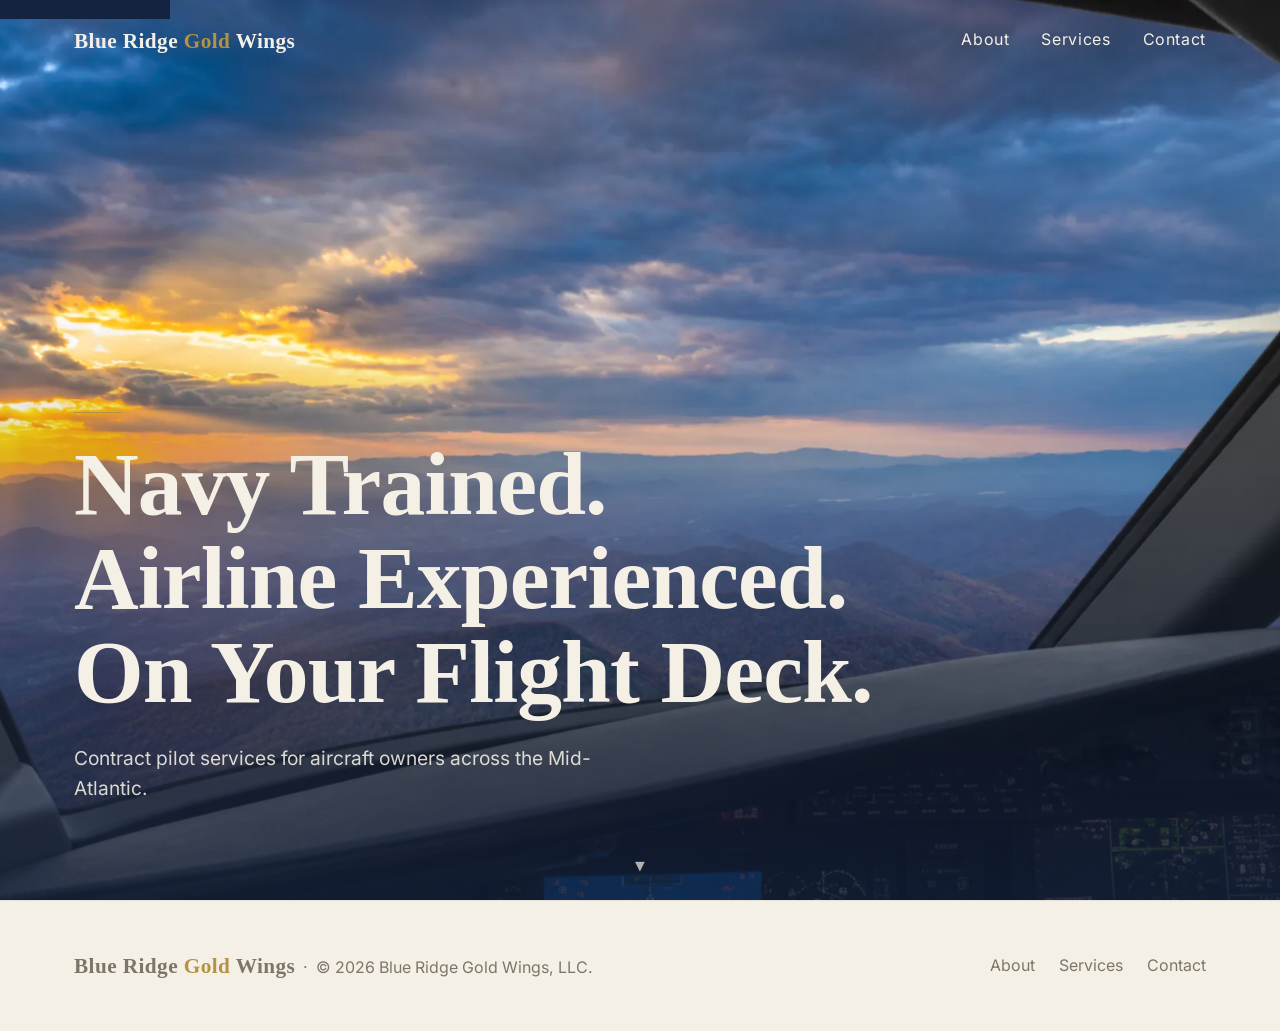
==== index.html @ 595de74e "feat: build hero section with full-bleed cockpit photo" ====
<!doctype html>
<html lang="en">
<head>
  <meta charset="utf-8">
  <meta name="viewport" content="width=device-width, initial-scale=1">
  <title>Blue Ridge Gold Wings, LLC. Contract Pilot Services in Central Virginia</title>
  <meta name="description" content="Contract pilot services for aircraft owners across the Mid-Atlantic. Ferry, contract piloting, and instruction by a Navy-trained, airline-experienced pilot based in Charlottesville, Virginia.">
  <link rel="preload" as="image" href="assets/images/hero/blue-ridge-cockpit-1920.webp" type="image/webp">
  <link rel="stylesheet" href="assets/css/main.css">
  <script src="assets/js/main.js" defer></script>
</head>
<body>
  <a class="skip-link" href="#main">Skip to content</a>

  <header class="site-header">
    <div class="container">
      <a class="wordmark" href="/">Blue Ridge <span class="accent">Gold</span> Wings</a>
      <button class="nav-toggle" aria-expanded="false" aria-controls="site-nav">Menu</button>
      <nav class="site-nav" id="site-nav" aria-label="Primary">
        <a href="about.html">About</a>
        <a href="#services">Services</a>
        <a href="#contact">Contact</a>
      </nav>
    </div>
  </header>

  <main id="main">
    <section class="hero" aria-label="Introduction">
      <picture class="hero__image">
        <source media="(min-width: 960px)"
                srcset="assets/images/hero/blue-ridge-cockpit-1920.webp"
                type="image/webp">
        <source srcset="assets/images/hero/blue-ridge-cockpit-960.webp"
                type="image/webp">
        <img src="assets/images/hero/blue-ridge-cockpit-1920.jpg"
             alt="Aerial view of the Blue Ridge mountains seen from an aircraft cockpit at altitude.">
      </picture>
      <div class="hero__overlay" aria-hidden="true"></div>
      <div class="container hero__content">
        <hr class="gold-rule" aria-hidden="true">
        <h1>Navy Trained.<br>Airline Experienced.<br>On Your Flight Deck.</h1>
        <p class="hero__sub">Contract pilot services for aircraft owners across the Mid-Atlantic.</p>
      </div>
      <a class="hero__scroll" href="#opening" aria-label="Scroll to next section">&#x25BC;</a>
    </section>
  </main>

  <footer class="site-footer">
    <div class="container">
      <div>
        <span class="wordmark">Blue Ridge <span class="accent">Gold</span> Wings</span>
        &nbsp;&middot;&nbsp;
        &copy; 2026 Blue Ridge Gold Wings, LLC.
      </div>
      <nav aria-label="Footer">
        <a href="about.html">About</a>
        <a href="#services">Services</a>
        <a href="#contact">Contact</a>
      </nav>
    </div>
  </footer>
</body>
</html>
---- assets/css/main.css ----
/* =========================================================
   Blue Ridge Gold Wings, LLC.
   main.css
   Sections: tokens, fonts, reset, typography, layout primitives,
             components, page sections, utilities.
   ========================================================= */

/* ---------- 1. Tokens ---------- */
:root {
  /* Colors */
  --c-navy:  #14233f;
  --c-gold:  #b49342;
  --c-cream: #f5f0e6;
  --c-paper: #fbf8f1;
  --c-ink:   #1c1b18;
  --c-mute:  #7d756a;
  --c-white: #ffffff;

  /* Spacing scale (8px base) */
  --s-1: 8px;
  --s-2: 16px;
  --s-3: 24px;
  --s-4: 32px;
  --s-5: 48px;
  --s-6: 64px;
  --s-7: 96px;
  --s-8: 128px;

  /* Type families */
  --f-serif: "Fraunces", Georgia, "Iowan Old Style", serif;
  --f-sans:  "Inter", system-ui, -apple-system, "Segoe UI", Roboto, sans-serif;

  /* Layout */
  --max-w: 1180px;
  --prose-w: 680px;
}

/* ---------- 2. Font faces ---------- */
@font-face {
  font-family: "Fraunces";
  src: url("../fonts/Fraunces-Regular.woff2") format("woff2");
  font-weight: 400;
  font-style: normal;
  font-display: swap;
}
@font-face {
  font-family: "Fraunces";
  src: url("../fonts/Fraunces-SemiBold.woff2") format("woff2");
  font-weight: 600;
  font-style: normal;
  font-display: swap;
}
@font-face {
  font-family: "Fraunces";
  src: url("../fonts/Fraunces-Bold.woff2") format("woff2");
  font-weight: 700;
  font-style: normal;
  font-display: swap;
}
@font-face {
  font-family: "Inter";
  src: url("../fonts/Inter-Regular.woff2") format("woff2");
  font-weight: 400;
  font-style: normal;
  font-display: swap;
}
@font-face {
  font-family: "Inter";
  src: url("../fonts/Inter-Medium.woff2") format("woff2");
  font-weight: 500;
  font-style: normal;
  font-display: swap;
}
@font-face {
  font-family: "Inter";
  src: url("../fonts/Inter-SemiBold.woff2") format("woff2");
  font-weight: 600;
  font-style: normal;
  font-display: swap;
}

/* ---------- 3. Reset (light) ---------- */
*, *::before, *::after { box-sizing: border-box; }
html { -webkit-text-size-adjust: 100%; }
body { margin: 0; }
img, picture, video { max-width: 100%; height: auto; display: block; }
ul, ol { padding-left: 1.25rem; }
button { font: inherit; }
a { color: inherit; }

/* ---------- 4. Base typography ---------- */
html {
  font-family: var(--f-sans);
  font-size: 17px;
  line-height: 1.6;
  color: var(--c-ink);
  background: var(--c-cream);
  -webkit-font-smoothing: antialiased;
  -moz-osx-font-smoothing: grayscale;
}

h1, h2, h3, h4 {
  font-family: var(--f-serif);
  font-weight: 600;
  color: var(--c-navy);
  margin: 0 0 var(--s-3);
  line-height: 1.15;
  letter-spacing: -0.01em;
}

h1 {
  font-size: clamp(3rem, 7vw, 5.5rem);
  font-weight: 700;
  line-height: 1.05;
}
h2 { font-size: clamp(2rem, 4vw, 3.25rem); }
h3 { font-size: 1.5rem; }

p { margin: 0 0 var(--s-3); }
p:last-child { margin-bottom: 0; }

a { text-decoration: none; }

/* ---------- 5. Layout primitives ---------- */
.container {
  max-width: var(--max-w);
  margin-inline: auto;
  padding-inline: var(--s-3);
}

.prose { max-width: var(--prose-w); }

section { padding-block: var(--s-7); }
@media (min-width: 960px) { section { padding-block: var(--s-8); } }

/* ---------- 6. Utilities ---------- */
.eyebrow {
  font-family: var(--f-sans);
  font-size: 0.8125rem;
  font-weight: 600;
  letter-spacing: 0.08em;
  text-transform: uppercase;
  color: var(--c-mute);
  margin: 0 0 var(--s-2);
}
.gold-rule {
  display: block;
  width: 32px;
  height: 1px;
  background: var(--c-gold);
  border: 0;
  margin: 0 0 var(--s-3);
}
.gold-rule--center { margin-inline: auto; }
.link-gold {
  color: var(--c-navy);
  border-bottom: 1px solid var(--c-gold);
  transition: color 200ms ease;
}
.link-gold:hover { color: var(--c-gold); }

.skip-link {
  position: absolute;
  top: -40px;
  left: 0;
  background: var(--c-navy);
  color: var(--c-white);
  padding: var(--s-2) var(--s-3);
  z-index: 100;
}
.skip-link:focus { top: 0; }

:focus-visible {
  outline: 2px solid var(--c-gold);
  outline-offset: 3px;
}

/* Fade-up motion */
[data-fade-up] {
  opacity: 0;
  transform: translateY(16px);
  transition: opacity 500ms ease-out, transform 500ms ease-out;
}
[data-fade-up].is-visible {
  opacity: 1;
  transform: none;
}
@media (prefers-reduced-motion: reduce) {
  [data-fade-up] {
    opacity: 1;
    transform: none;
    transition: none;
  }
}

/* ---------- 7. Site header ---------- */
.site-header {
  position: absolute;
  inset-inline: 0;
  top: 0;
  z-index: 10;
  padding: var(--s-3) 0;
  color: var(--c-cream);
}
.site-header .container {
  display: flex;
  align-items: center;
  justify-content: space-between;
  gap: var(--s-3);
}
.wordmark {
  font-family: var(--f-serif);
  font-size: 1.25rem;
  font-weight: 600;
  letter-spacing: 0.02em;
  color: inherit;
}
.wordmark .accent { color: var(--c-gold); }

.nav-toggle {
  background: transparent;
  border: 0;
  color: inherit;
  padding: var(--s-1) var(--s-2);
  cursor: pointer;
  font-size: 0.875rem;
  letter-spacing: 0.08em;
  text-transform: uppercase;
}
.nav-toggle[aria-expanded="true"] + .site-nav { display: flex; }

.site-nav {
  display: none;
  position: absolute;
  inset-inline: 0;
  top: 100%;
  background: var(--c-navy);
  flex-direction: column;
  padding: var(--s-3);
  gap: var(--s-2);
  font-size: 0.9375rem;
  letter-spacing: 0.04em;
}
@media (min-width: 640px) {
  .nav-toggle { display: none; }
  .site-nav {
    display: flex !important;
    position: static;
    flex-direction: row;
    background: transparent;
    padding: 0;
    gap: var(--s-4);
  }
}
.site-nav a {
  color: inherit;
  border-bottom: 1px solid transparent;
  padding-bottom: 2px;
  transition: border-color 200ms ease;
}
.site-nav a:hover,
.site-nav a[aria-current="page"] { border-bottom-color: var(--c-gold); }

/* On non-hero pages, the header sits on cream and uses ink color. */
.site-header--solid {
  position: static;
  color: var(--c-ink);
  border-bottom: 1px solid rgba(0,0,0,0.06);
}
.site-header--solid .site-nav {
  background: var(--c-cream);
  color: var(--c-ink);
}

/* ---------- 8. Site footer ---------- */
.site-footer {
  background: var(--c-cream);
  border-top: 1px solid rgba(0,0,0,0.06);
  padding-block: var(--s-5);
  font-size: 0.9375rem;
  color: var(--c-mute);
}
.site-footer .container {
  display: flex;
  flex-direction: column;
  gap: var(--s-2);
  align-items: flex-start;
}
@media (min-width: 640px) {
  .site-footer .container {
    flex-direction: row;
    justify-content: space-between;
    align-items: center;
  }
}
.site-footer nav {
  display: flex;
  gap: var(--s-3);
}
.site-footer a:hover { color: var(--c-navy); }

/* ---------- 9. Hero ---------- */
.hero {
  position: relative;
  min-height: 100vh;
  color: var(--c-cream);
  overflow: hidden;
  padding: 0;
  display: flex;
  align-items: flex-end;
}
@media (max-width: 640px) {
  .hero { min-height: 720px; }
}
.hero__image,
.hero__image img {
  position: absolute;
  inset: 0;
  width: 100%;
  height: 100%;
  object-fit: cover;
  z-index: 0;
}
.hero__overlay {
  position: absolute;
  inset: 0;
  background: linear-gradient(
    to bottom,
    rgba(0,0,0,0) 40%,
    rgba(20,35,63,0.72) 100%
  );
  z-index: 1;
}
.hero__content {
  position: relative;
  z-index: 2;
  padding-bottom: var(--s-7);
  padding-top: var(--s-7);
  width: 100%;
}
.hero__content .gold-rule { width: 48px; }
.hero__content h1 { color: var(--c-cream); }
.hero__sub {
  font-size: 1.125rem;
  color: rgba(245, 240, 230, 0.88);
  max-width: 540px;
  margin-top: var(--s-3);
}
.hero__scroll {
  position: absolute;
  z-index: 2;
  bottom: var(--s-3);
  left: 50%;
  transform: translateX(-50%);
  color: var(--c-cream);
  font-size: 0.75rem;
  opacity: 0.7;
  transition: opacity 200ms ease;
}
.hero__scroll:hover { opacity: 1; }
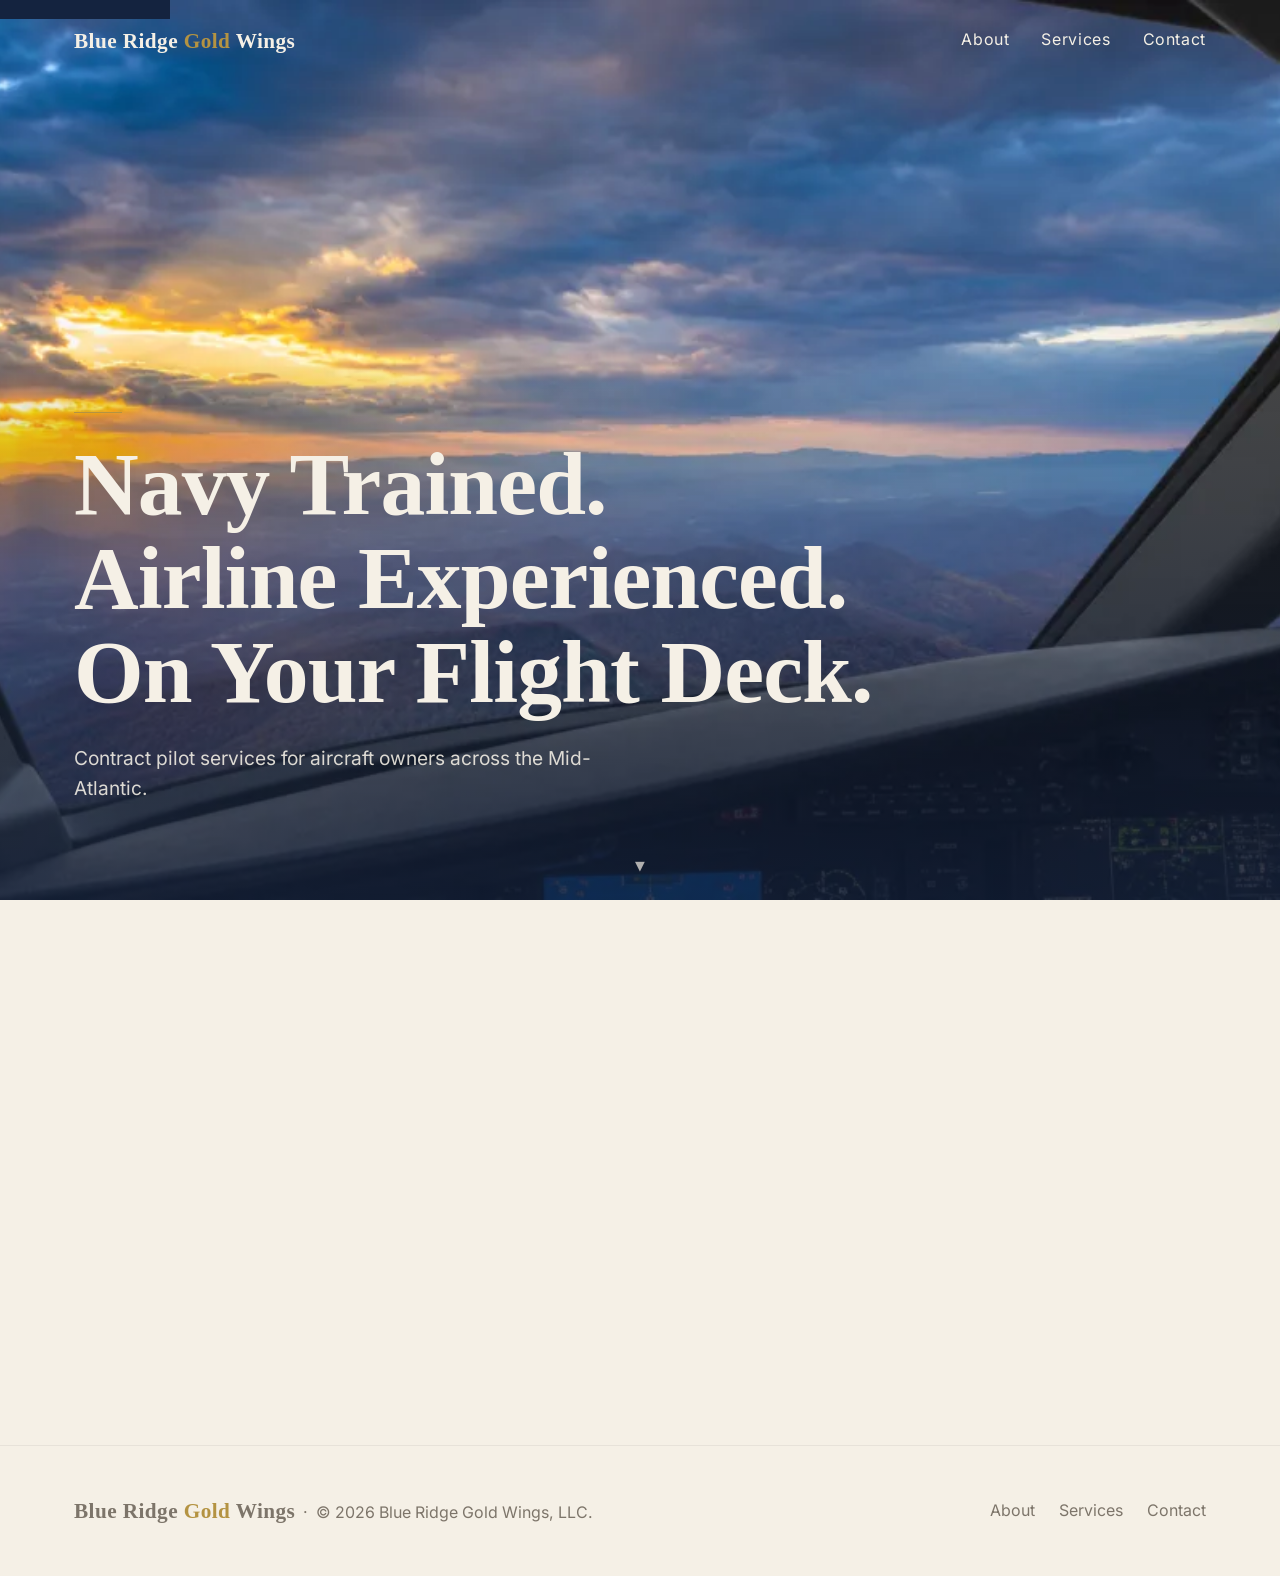
==== commit a402ae97: "feat: add opening statement section" ====
--- a/index.html
+++ b/index.html
@@ -43,6 +43,15 @@
       </div>
       <a class="hero__scroll" href="#opening" aria-label="Scroll to next section">&#x25BC;</a>
     </section>
+
+    <section class="opening" id="opening" aria-label="Overview">
+      <div class="container">
+        <div class="prose" data-fade-up>
+          <p>Blue Ridge Gold Wings is a one-pilot contract operation based in Charlottesville, Virginia, serving aircraft owners across the Mid-Atlantic and Central Appalachian corridor. Paul Bushrow flies ferry, contract, and instruction work, drawing on forty-five years that began in Navy carrier aviation and continue today on commercial type ratings.</p>
+          <p>The practice is built on availability. There is no commuter leg, no scheduling around a distant home base. When a flight needs a qualified pilot on short notice, the pilot is already in Charlottesville.</p>
+        </div>
+      </div>
+    </section>
   </main>
 
   <footer class="site-footer">
--- a/assets/css/main.css
+++ b/assets/css/main.css
@@ -358,3 +358,17 @@
   transition: opacity 200ms ease;
 }
 .hero__scroll:hover { opacity: 1; }
+
+/* ---------- 10. Opening ---------- */
+.opening .prose { margin-inline: auto; }
+.opening p {
+  font-size: 1.125rem;
+  line-height: 1.65;
+}
+.opening p:first-child::first-letter {
+  /* Restrained editorial flourish: slightly larger first letter. */
+  font-family: var(--f-serif);
+  font-weight: 600;
+  font-size: 1.4em;
+  color: var(--c-navy);
+}
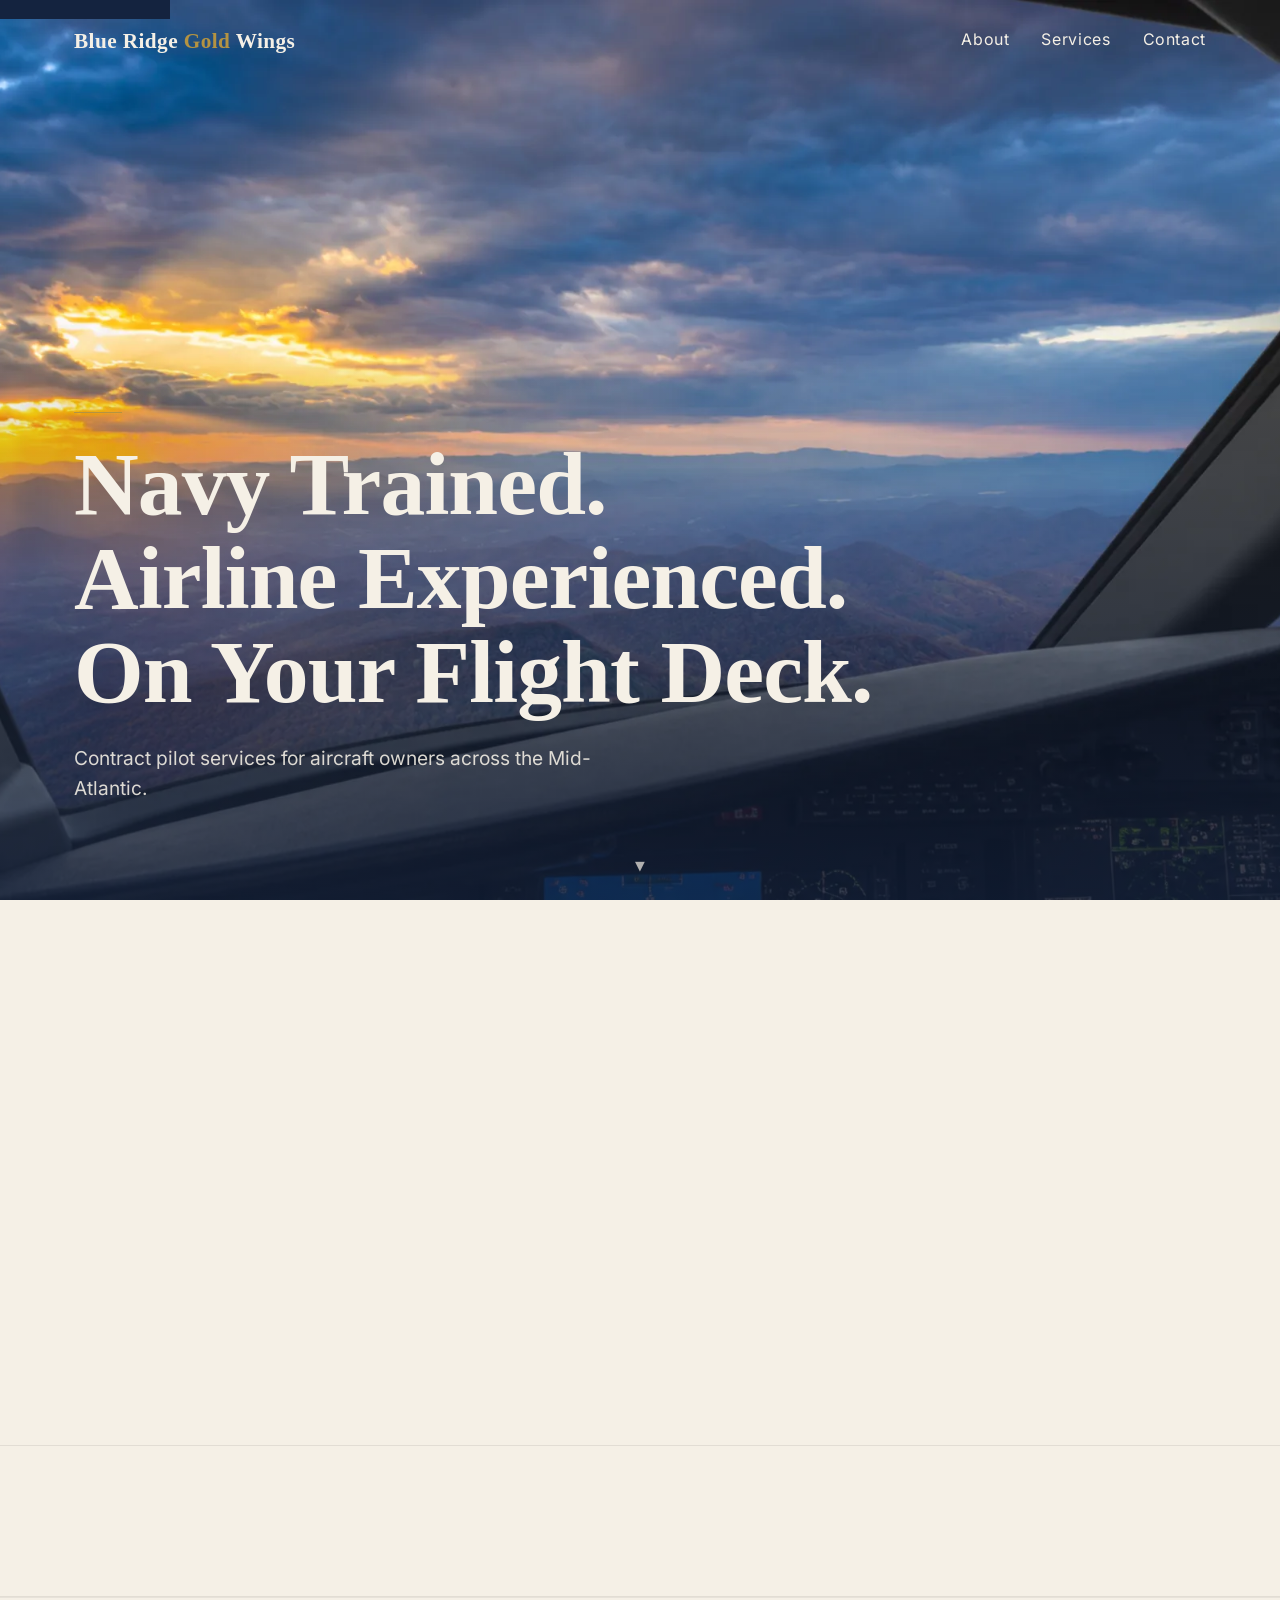
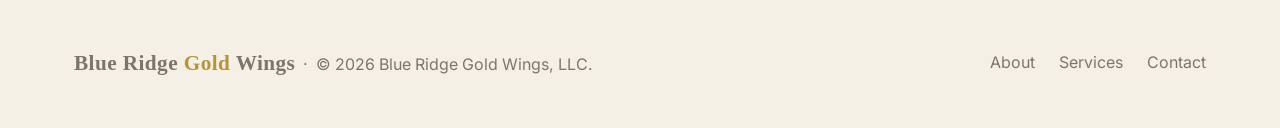
==== commit b356e9bc: "feat: add credentials strip" ====
--- a/index.html
+++ b/index.html
@@ -52,6 +52,18 @@
         </div>
       </div>
     </section>
+
+    <section class="credentials" aria-label="Credentials at a glance">
+      <div class="container">
+        <ul class="credentials__list" data-fade-up>
+          <li>45+ years</li>
+          <li>0 incidents</li>
+          <li>ATP</li>
+          <li>CFI / CFII / CFIG</li>
+          <li>Wings of Gold</li>
+        </ul>
+      </div>
+    </section>
   </main>
 
   <footer class="site-footer">
--- a/assets/css/main.css
+++ b/assets/css/main.css
@@ -372,3 +372,35 @@
   font-size: 1.4em;
   color: var(--c-navy);
 }
+
+/* ---------- 11. Credentials strip ---------- */
+.credentials { padding-block: var(--s-5); border-block: 1px solid rgba(0,0,0,0.08); }
+.credentials__list {
+  list-style: none;
+  padding: 0;
+  margin: 0;
+  display: flex;
+  flex-wrap: wrap;
+  justify-content: center;
+  gap: 0;
+  font-family: var(--f-sans);
+  font-size: 0.8125rem;
+  font-weight: 600;
+  letter-spacing: 0.12em;
+  text-transform: uppercase;
+  color: var(--c-mute);
+}
+.credentials__list li {
+  padding: var(--s-2) var(--s-3);
+  position: relative;
+}
+.credentials__list li + li::before {
+  content: "";
+  position: absolute;
+  left: 0;
+  top: 50%;
+  transform: translateY(-50%);
+  width: 1px;
+  height: 1em;
+  background: var(--c-gold);
+}
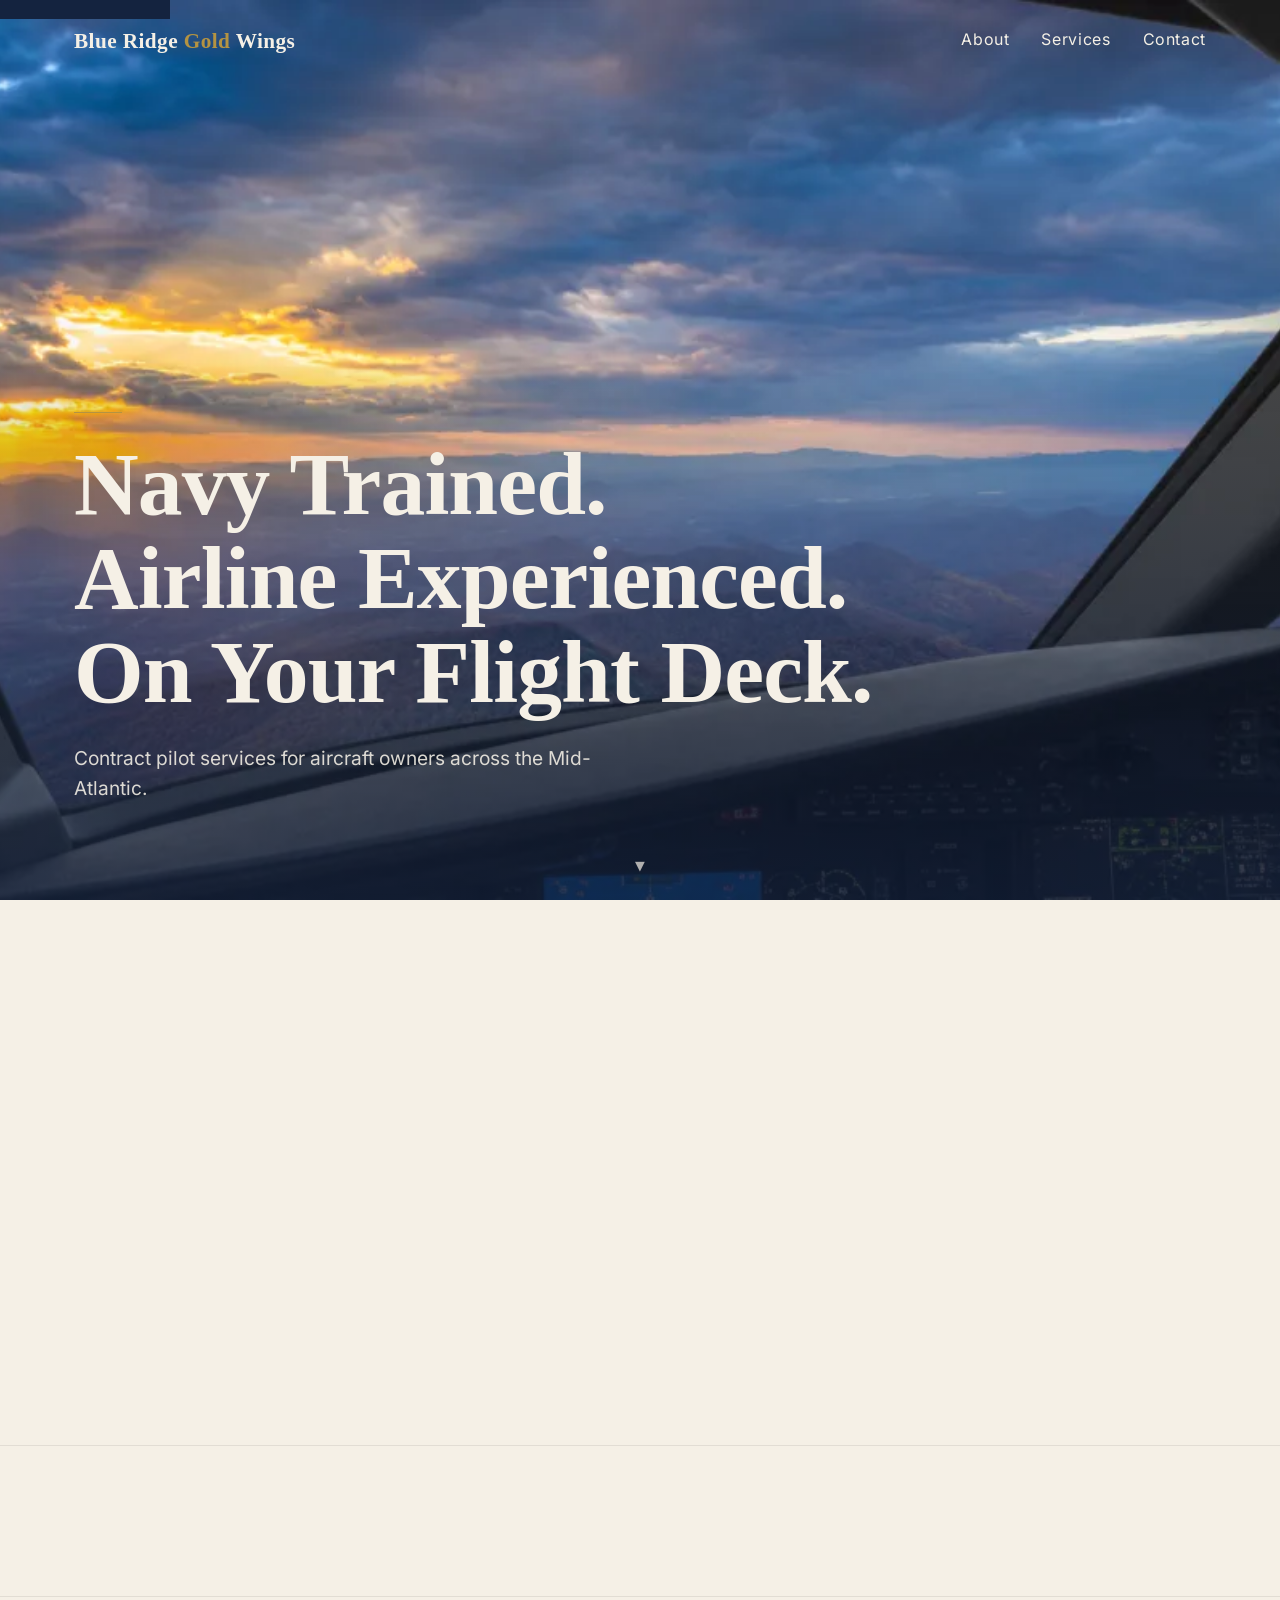
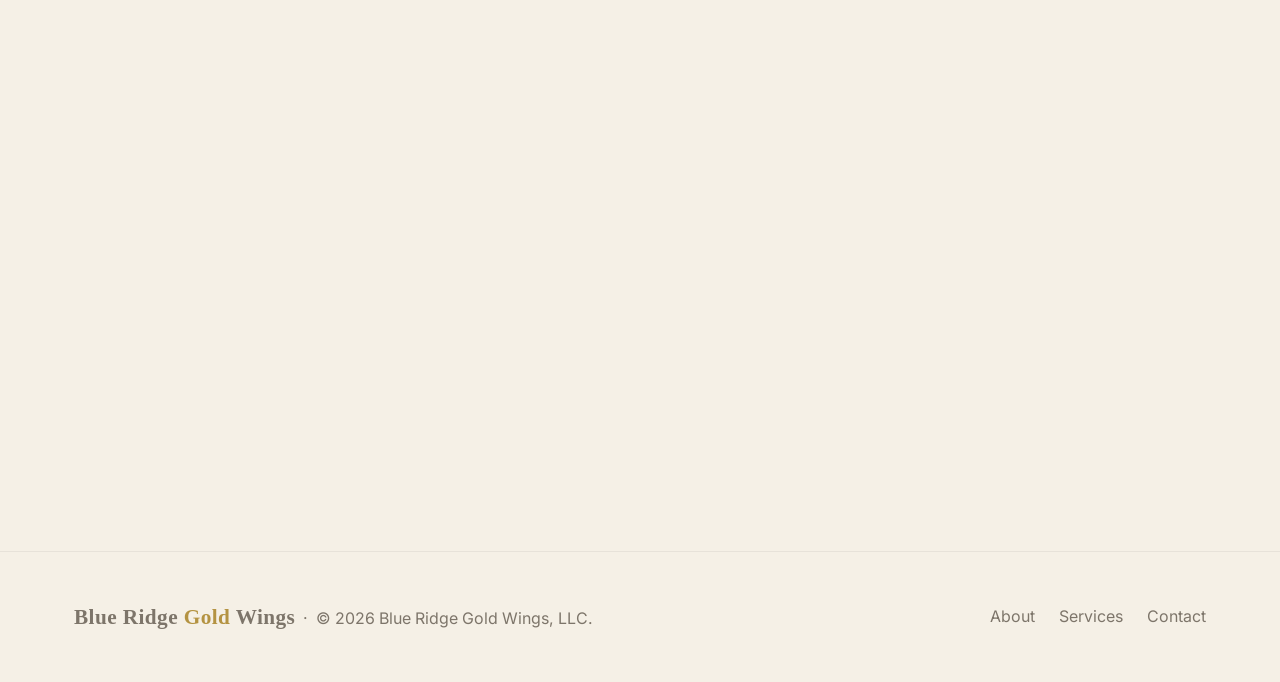
==== commit 3b187c8d: "feat: add services section with three alternating editorial blocks" ====
--- a/index.html
+++ b/index.html
@@ -64,6 +64,63 @@
         </ul>
       </div>
     </section>
+
+    <section class="services" id="services" aria-labelledby="services-heading">
+      <div class="container">
+        <header class="section-head" data-fade-up>
+          <hr class="gold-rule" aria-hidden="true">
+          <h2 id="services-heading">Services.</h2>
+        </header>
+
+        <article class="service service--right" data-fade-up>
+          <div class="service__media">
+            <picture>
+              <source srcset="assets/images/content/current-commercial-airline-1200.webp" type="image/webp">
+              <img src="assets/images/content/current-commercial-airline-1200.jpg"
+                   alt="Paul Bushrow standing in front of a regional commercial airliner.">
+            </picture>
+          </div>
+          <div class="service__copy">
+            <p class="eyebrow">01 &middot; Ferry &amp; Positioning</p>
+            <h3>Get the airplane where it needs to be.</h3>
+            <p>For aircraft owners who need a plane somewhere it is not, ferry and positioning flights are the bread and butter of contract piloting. Paul flies single and twin-engine piston, turboprop, and light jet aircraft on positioning legs, repossession deliveries, and pre-purchase movements.</p>
+            <p>The schedule is yours. The route, weather call, and operational decisions are made with the experience of a captain who has flown both Naval carrier approaches and regional airline operations across the eastern United States.</p>
+          </div>
+        </article>
+
+        <article class="service service--left" data-fade-up>
+          <div class="service__media">
+            <picture>
+              <source srcset="assets/images/content/pilatus-1200.webp" type="image/webp">
+              <img src="assets/images/content/pilatus-1200.jpg"
+                   alt="A Pilatus PC-12 turboprop on a runway with a mountain backdrop.">
+            </picture>
+          </div>
+          <div class="service__copy">
+            <p class="eyebrow">02 &middot; Contract Piloting</p>
+            <h3>Either seat. Any operation.</h3>
+            <p>Owners of high-performance aircraft sometimes want a second qualified pilot in the right seat. Sometimes they want one in the left. Paul is type-rated on the Canadair Regional Jet (CL-65) and the Jetstream 41, with current initial training on the Pilatus PC-12 NG and Legacy. He flies comfortably in either seat and with either an owner-pilot or a fully professional crew.</p>
+            <p>For PC-12 owners and operators of light jets and multi-engine piston aircraft, the goal of contract work is the same: a pilot who steps into any cockpit and fits the operation as it already runs.</p>
+          </div>
+        </article>
+
+        <article class="service service--right" data-fade-up>
+          <div class="service__media">
+            <picture>
+              <source srcset="assets/images/content/glider-cockpit-1200.webp" type="image/webp">
+              <img src="assets/images/content/glider-cockpit-1200.jpg"
+                   alt="View from inside a glider cockpit during flight.">
+            </picture>
+          </div>
+          <div class="service__copy">
+            <p class="eyebrow">03 &middot; Flight Instruction</p>
+            <h3>Experience that translates to the syllabus.</h3>
+            <p>Forty-five years of flying produces specific opinions. Paul's instruction work focuses on the parts of aviation that experience teaches better than any syllabus: decision-making under fatigue, weather sense in real terrain, the rhythm of a crew that trusts each other.</p>
+            <p>Certifications: CFI, CFII, and CFIG. Instruction available for fixed-wing single, fixed-wing multi, instrument, and glider students.</p>
+          </div>
+        </article>
+      </div>
+    </section>
   </main>
 
   <footer class="site-footer">
--- a/assets/css/main.css
+++ b/assets/css/main.css
@@ -404,3 +404,29 @@
   height: 1em;
   background: var(--c-gold);
 }
+
+/* ---------- 12. Section head pattern ---------- */
+.section-head {
+  margin-bottom: var(--s-6);
+}
+.section-head h2 { margin-bottom: 0; }
+
+/* ---------- 13. Services ---------- */
+.services { background: var(--c-cream); }
+.service {
+  display: grid;
+  gap: var(--s-4);
+  align-items: center;
+  padding-block: var(--s-6);
+}
+.service + .service { border-top: 1px solid rgba(0,0,0,0.06); }
+@media (min-width: 960px) {
+  .service { grid-template-columns: 1fr 1fr; gap: var(--s-7); padding-block: var(--s-7); }
+  .service--left .service__media { order: 1; }
+  .service--left .service__copy  { order: 2; }
+  .service--right .service__media { order: 2; }
+  .service--right .service__copy  { order: 1; }
+}
+.service__media img { width: 100%; aspect-ratio: 4 / 3; object-fit: cover; }
+.service__copy h3 { font-size: 1.875rem; }
+.service__copy p { color: var(--c-ink); }
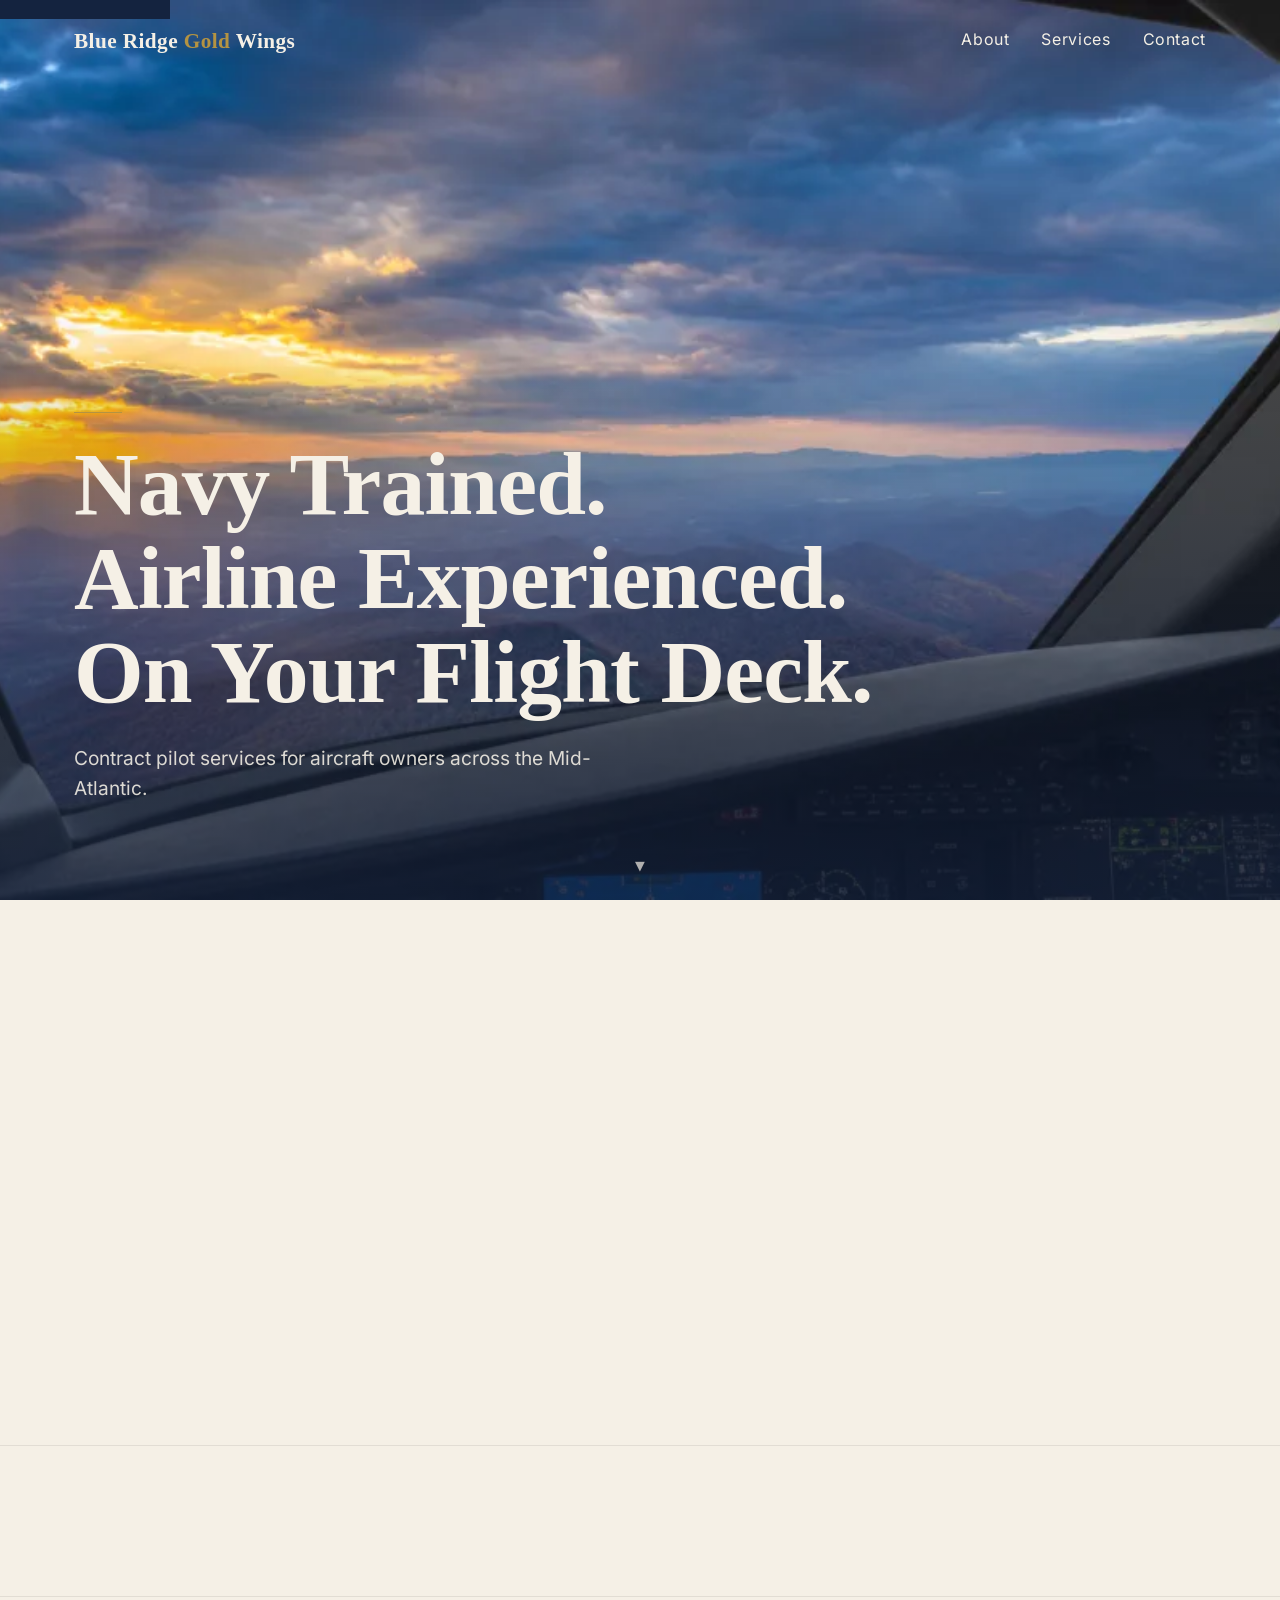
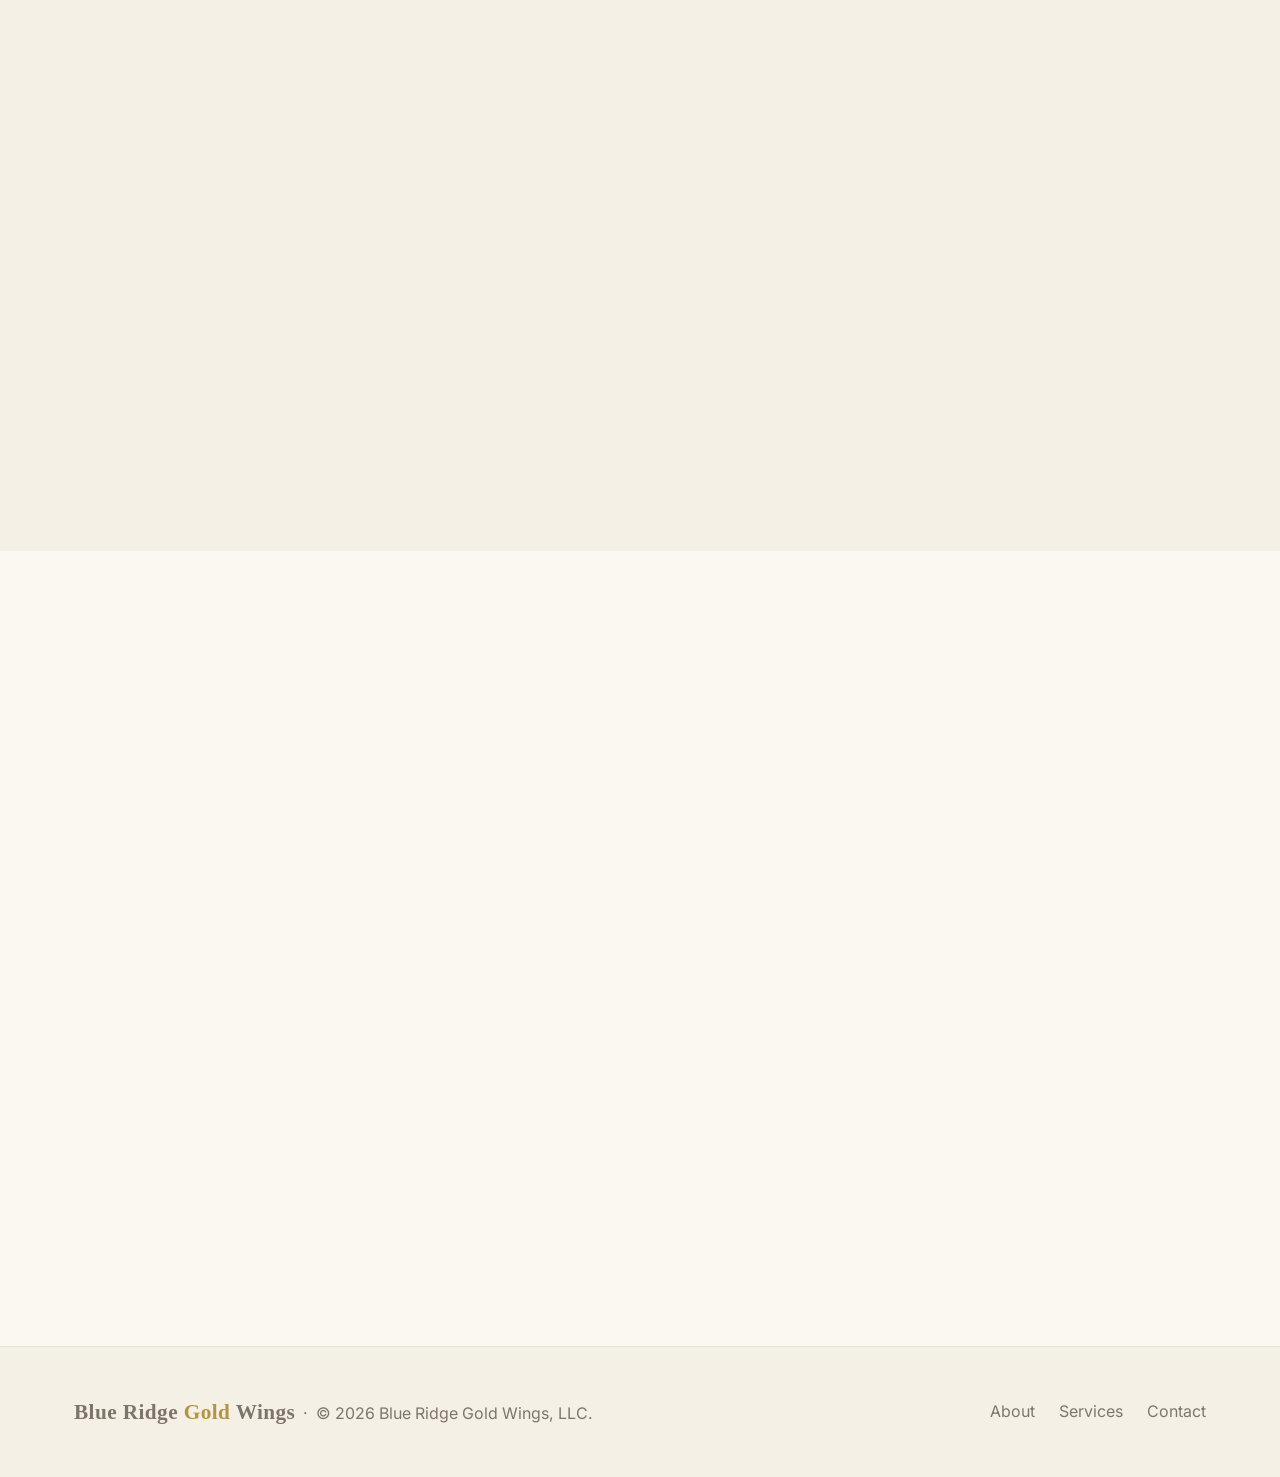
==== commit d5e4faa8: "feat: add about teaser section" ====
--- a/index.html
+++ b/index.html
@@ -121,6 +121,24 @@
         </article>
       </div>
     </section>
+
+    <section class="about-teaser" aria-labelledby="about-teaser-heading">
+      <div class="container about-teaser__grid">
+        <div class="about-teaser__media" data-fade-up>
+          <picture>
+            <source srcset="assets/images/content/headshot-1200.webp" type="image/webp">
+            <img src="assets/images/content/headshot-1200.jpg"
+                 alt="Paul Bushrow, contemporary headshot.">
+          </picture>
+        </div>
+        <div class="about-teaser__copy" data-fade-up>
+          <hr class="gold-rule" aria-hidden="true">
+          <h2 id="about-teaser-heading">About Paul.</h2>
+          <p>Paul Bushrow began as a Navy carrier aviator, then flew turboprops and regional jets for PSA Airlines and Atlantic Coast Airlines. He continues to fly today, on contract assignments and instruction work from Charlottesville. Forty-five years in the air, no incidents, no failed checkrides.</p>
+          <p><a class="link-gold" href="about.html">Read the full bio &rsaquo;</a></p>
+        </div>
+      </div>
+    </section>
   </main>
 
   <footer class="site-footer">
--- a/assets/css/main.css
+++ b/assets/css/main.css
@@ -430,3 +430,21 @@
 .service__media img { width: 100%; aspect-ratio: 4 / 3; object-fit: cover; }
 .service__copy h3 { font-size: 1.875rem; }
 .service__copy p { color: var(--c-ink); }
+
+/* ---------- 14. About teaser ---------- */
+.about-teaser { background: var(--c-paper); }
+.about-teaser__grid {
+  display: grid;
+  gap: var(--s-5);
+  align-items: center;
+}
+@media (min-width: 960px) {
+  .about-teaser__grid { grid-template-columns: 5fr 7fr; gap: var(--s-7); }
+}
+.about-teaser__media img {
+  width: 100%;
+  aspect-ratio: 4 / 5;
+  object-fit: cover;
+  max-width: 460px;
+}
+.about-teaser__copy h2 { font-size: clamp(1.75rem, 3vw, 2.5rem); }
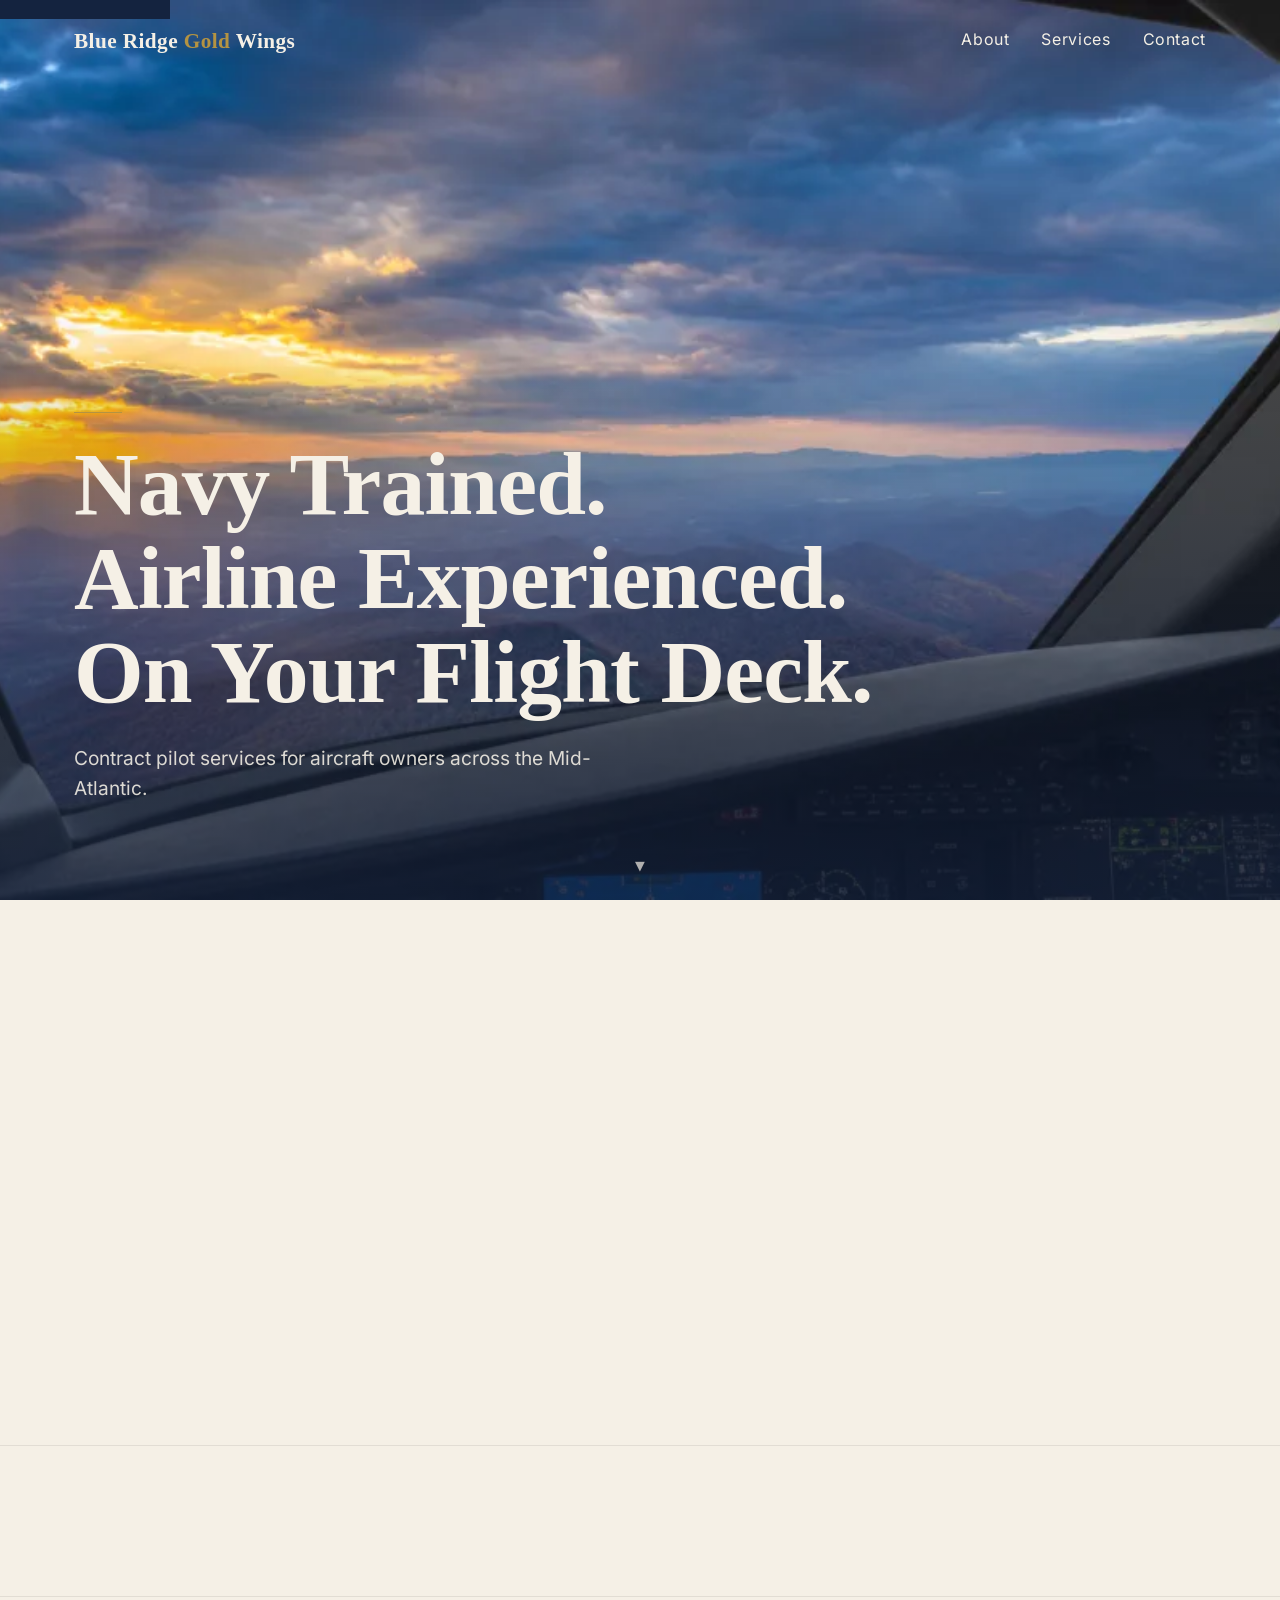
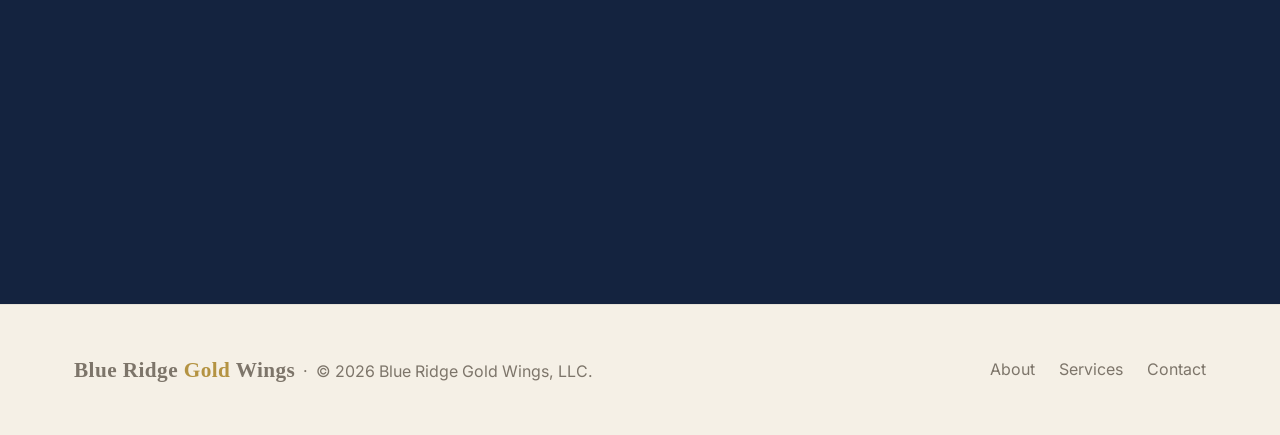
==== commit 10a7fa32: "feat: add contact section" ====
--- a/index.html
+++ b/index.html
@@ -139,6 +139,18 @@
         </div>
       </div>
     </section>
+
+    <section class="contact" id="contact" aria-labelledby="contact-heading">
+      <div class="container contact__inner" data-fade-up>
+        <hr class="gold-rule gold-rule--center" aria-hidden="true">
+        <h2 id="contact-heading">Get in touch.</h2>
+        <p class="contact__lede">For ferry, contract, or instruction work, reach out directly.</p>
+        <p class="contact__email">
+          <a href="mailto:paul@blueridgegoldwings.com">paul@blueridgegoldwings.com</a>
+        </p>
+        <p class="contact__location">Based in Charlottesville, Virginia.</p>
+      </div>
+    </section>
   </main>
 
   <footer class="site-footer">
--- a/assets/css/main.css
+++ b/assets/css/main.css
@@ -448,3 +448,38 @@
   max-width: 460px;
 }
 .about-teaser__copy h2 { font-size: clamp(1.75rem, 3vw, 2.5rem); }
+
+/* ---------- 15. Contact ---------- */
+.contact {
+  background: var(--c-navy);
+  color: var(--c-cream);
+}
+.contact h2 { color: var(--c-cream); }
+.contact__inner {
+  max-width: 720px;
+  margin-inline: auto;
+  text-align: center;
+}
+.contact__lede {
+  font-size: 1.0625rem;
+  color: rgba(245, 240, 230, 0.85);
+  margin-bottom: var(--s-5);
+}
+.contact__email {
+  font-family: var(--f-serif);
+  font-size: clamp(1.5rem, 4vw, 2.25rem);
+  margin: 0 0 var(--s-4);
+}
+.contact__email a {
+  color: var(--c-cream);
+  border-bottom: 1px solid var(--c-gold);
+  padding-bottom: 4px;
+  transition: color 200ms ease;
+}
+.contact__email a:hover { color: var(--c-gold); }
+.contact__location {
+  font-size: 0.875rem;
+  color: rgba(245, 240, 230, 0.65);
+  letter-spacing: 0.04em;
+  margin: 0;
+}
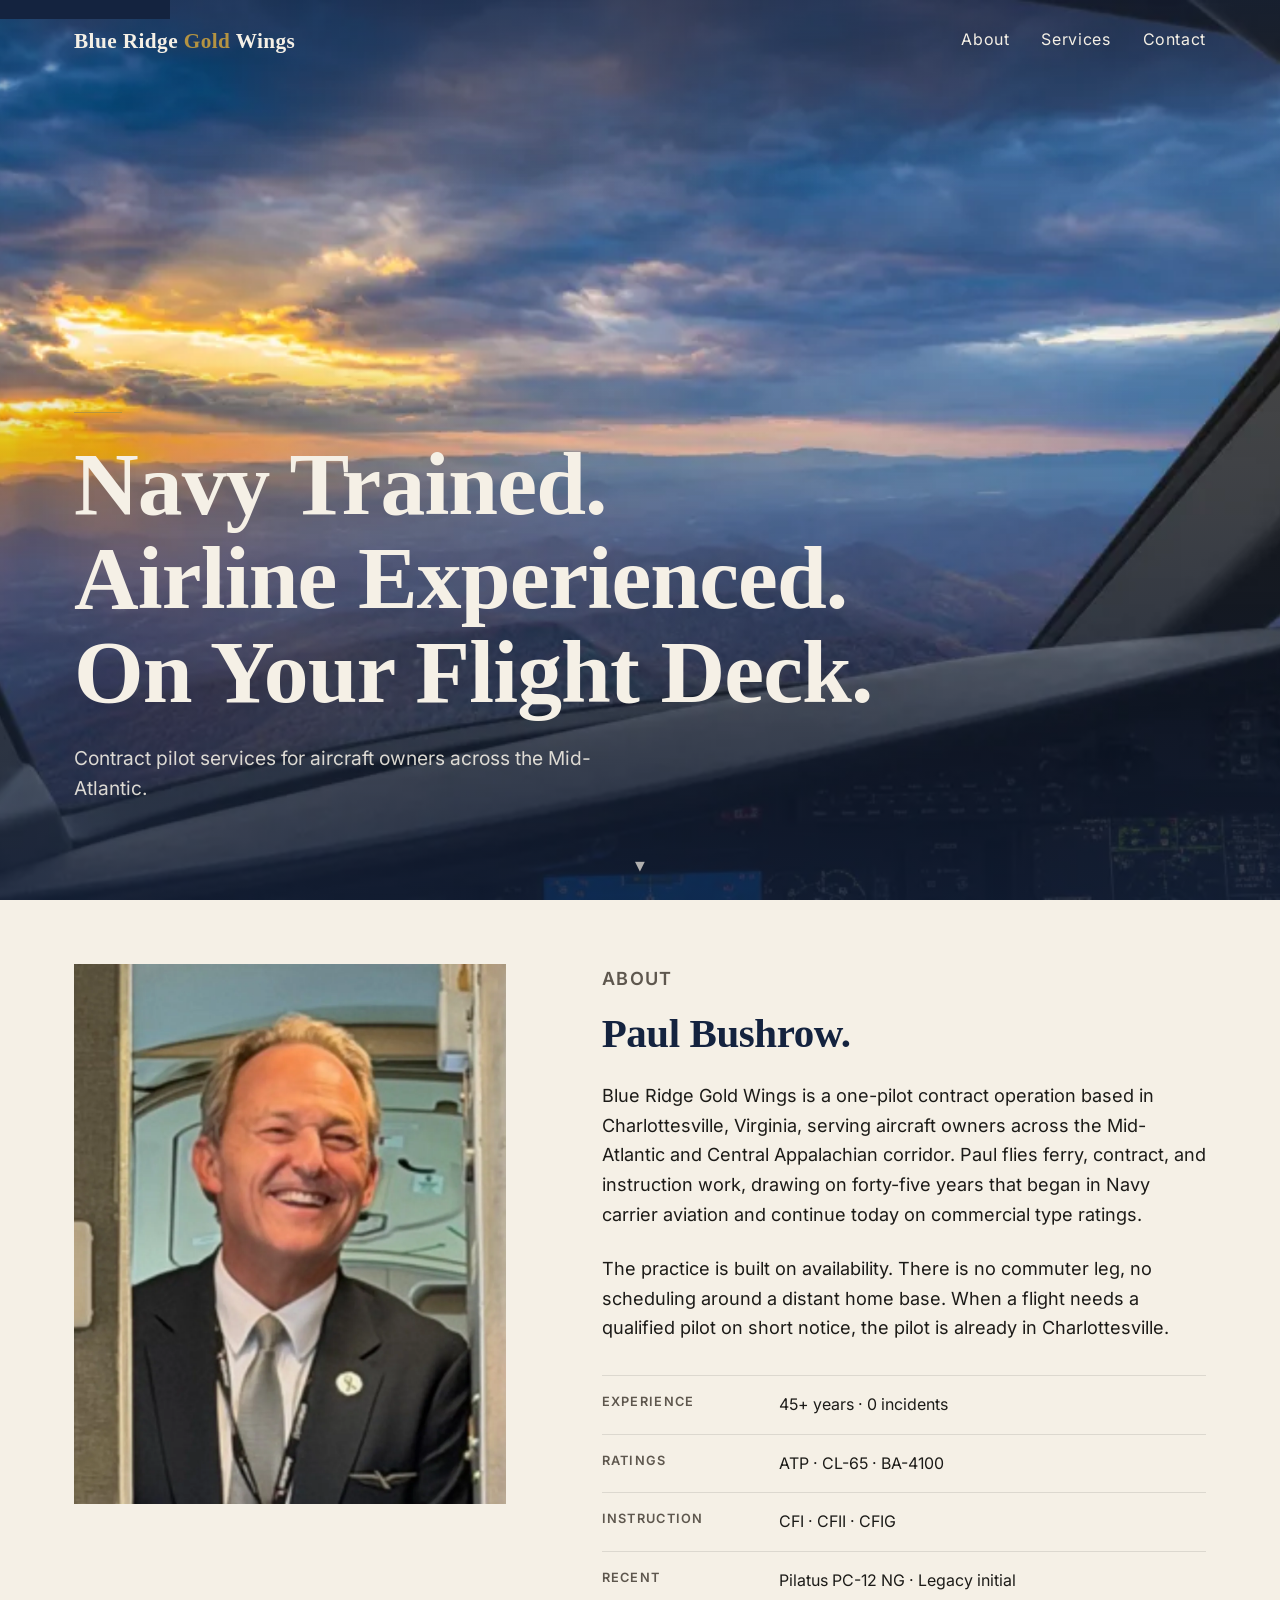
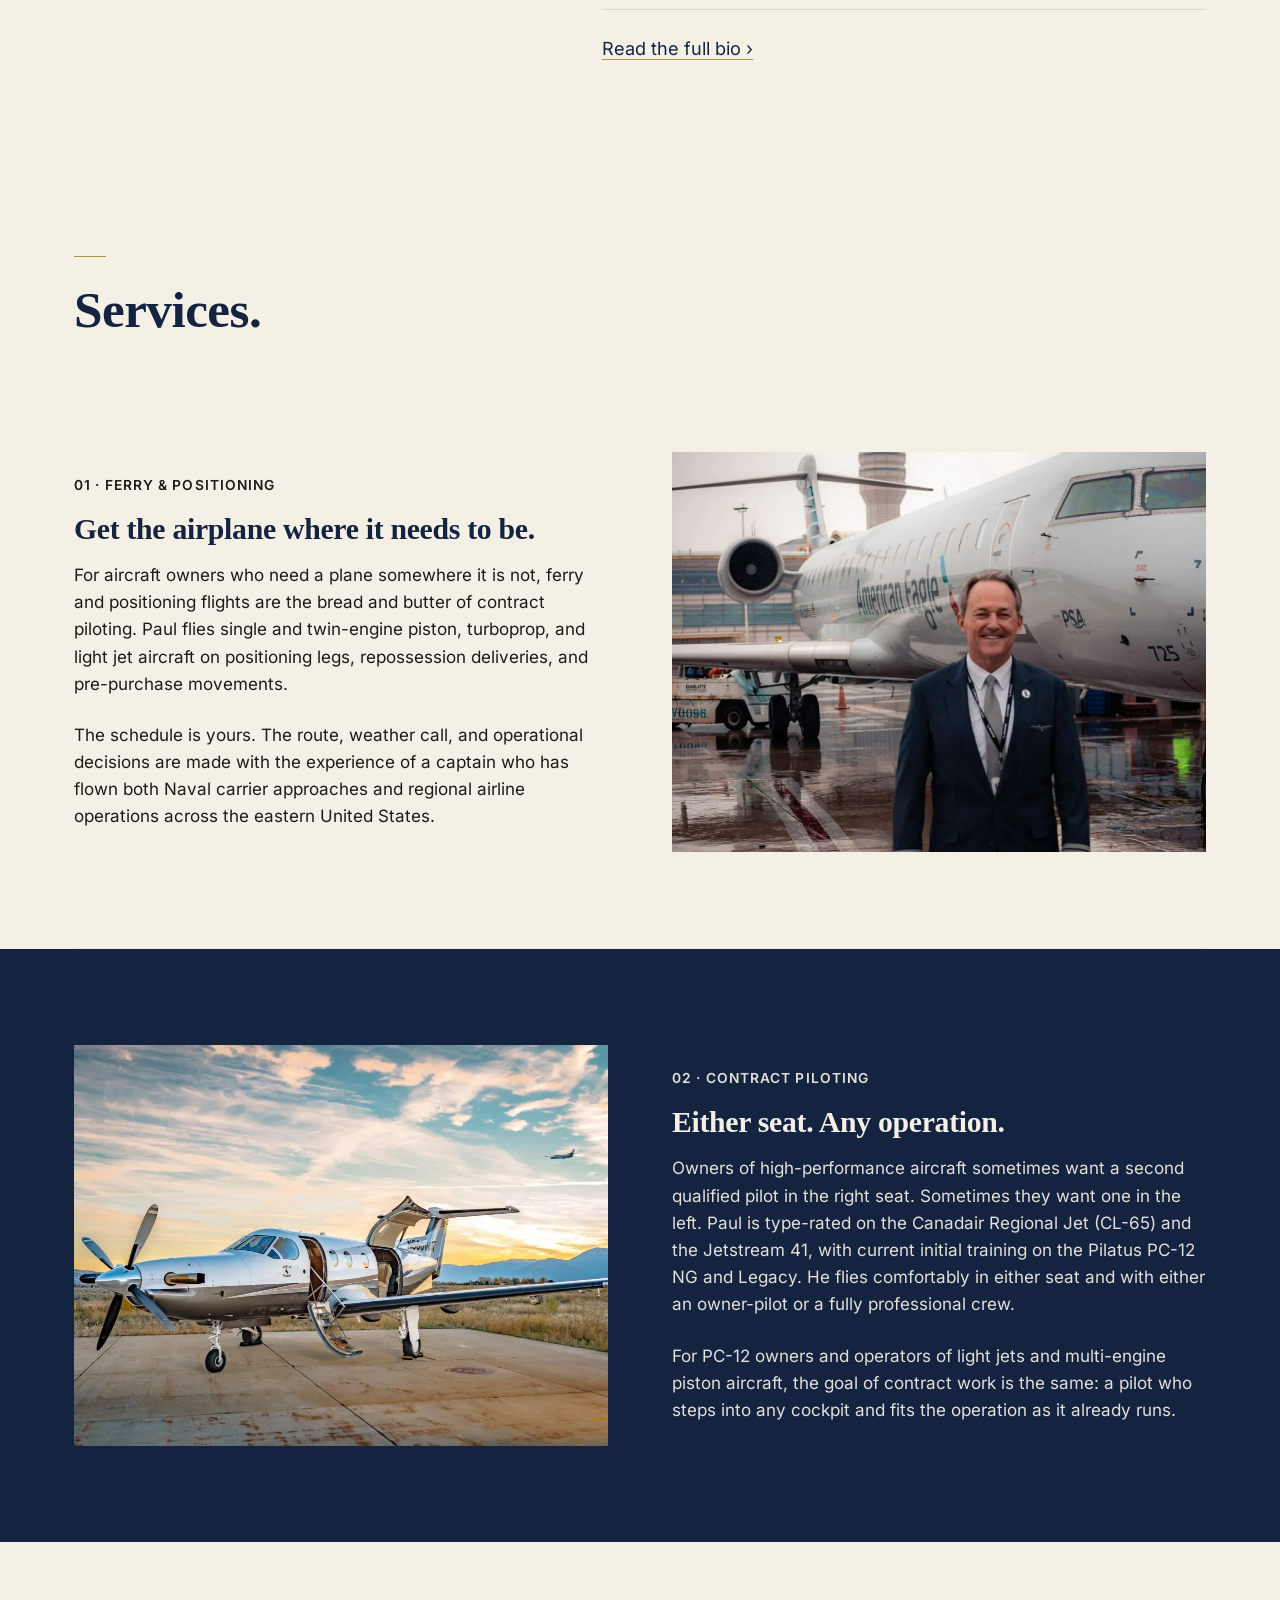
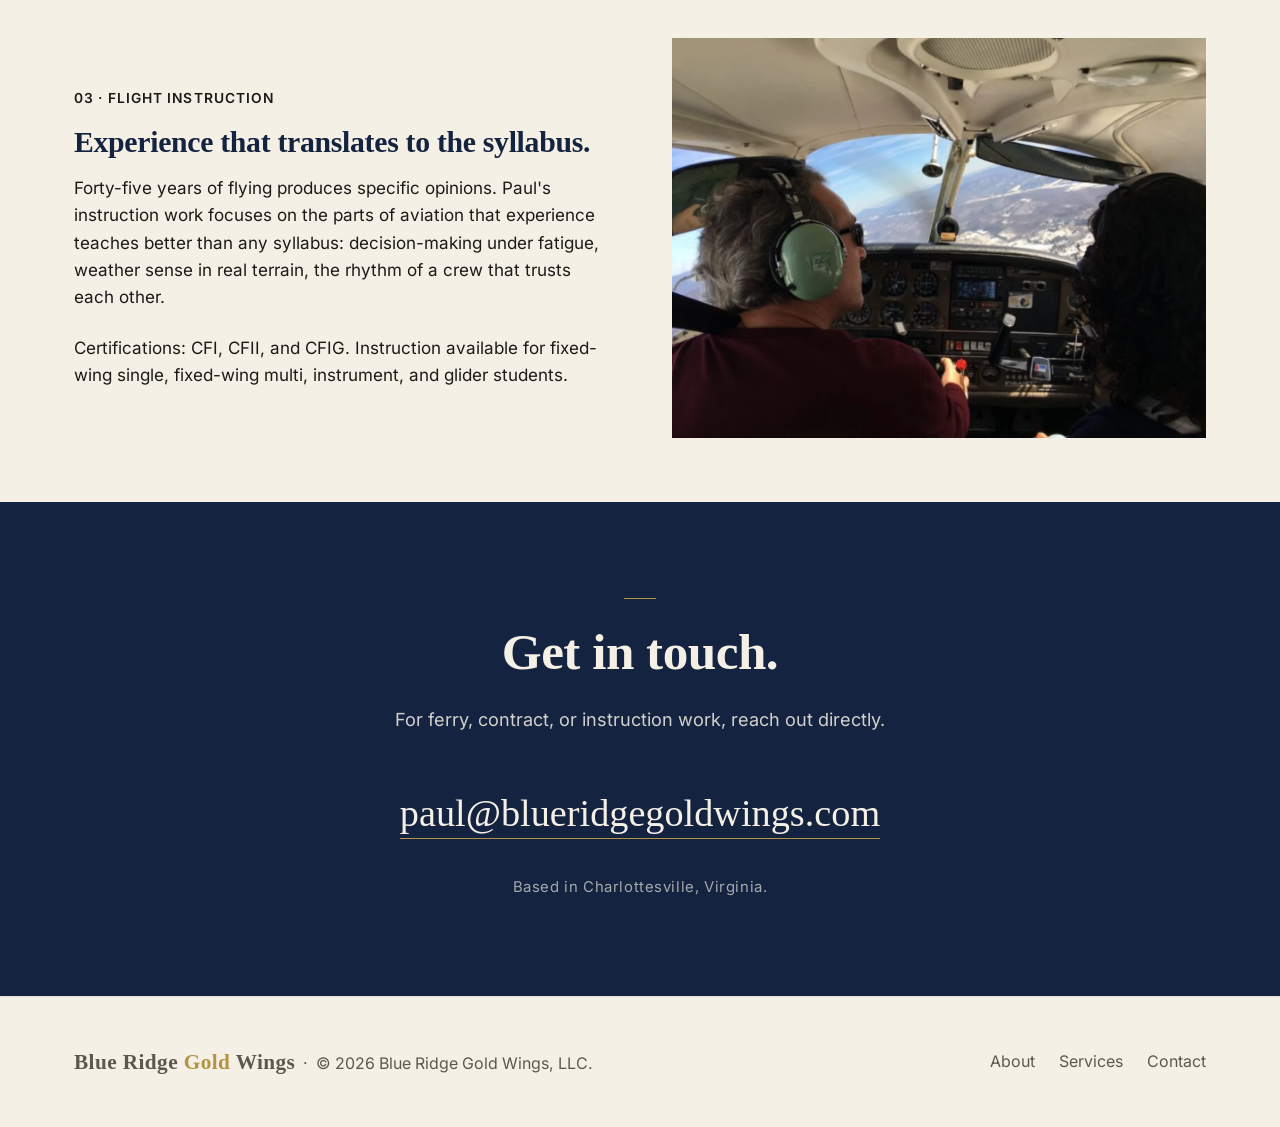
==== commit 7a02859c: "refactor: rework home page rhythm for Rolex-style chapters Collapse the standalone opening, credenti" ====
--- a/index.html
+++ b/index.html
@@ -41,27 +41,33 @@
         <h1>Navy Trained.<br>Airline Experienced.<br>On Your Flight Deck.</h1>
         <p class="hero__sub">Contract pilot services for aircraft owners across the Mid-Atlantic.</p>
       </div>
-      <a class="hero__scroll" href="#opening" aria-label="Scroll to next section">&#x25BC;</a>
+      <a class="hero__scroll" href="#lead-in" aria-label="Scroll to next section">&#x25BC;</a>
     </section>
 
-    <section class="opening" id="opening" aria-label="Overview">
-      <div class="container">
-        <div class="prose" data-fade-up>
-          <p>Blue Ridge Gold Wings is a one-pilot contract operation based in Charlottesville, Virginia, serving aircraft owners across the Mid-Atlantic and Central Appalachian corridor. Paul Bushrow flies ferry, contract, and instruction work, drawing on forty-five years that began in Navy carrier aviation and continue today on commercial type ratings.</p>
+    <section class="lead-in" id="lead-in" aria-labelledby="lead-in-heading">
+      <div class="container lead-in__grid">
+        <div class="lead-in__media" data-fade-up>
+          <picture>
+            <source srcset="assets/images/content/headshot-1200.webp" type="image/webp">
+            <img src="assets/images/content/headshot-1200.jpg"
+                 alt="Paul Bushrow, contemporary headshot.">
+          </picture>
+        </div>
+        <div class="lead-in__copy" data-fade-up>
+          <p class="eyebrow">About</p>
+          <h2 id="lead-in-heading">Paul Bushrow.</h2>
+          <p>Blue Ridge Gold Wings is a one-pilot contract operation based in Charlottesville, Virginia, serving aircraft owners across the Mid-Atlantic and Central Appalachian corridor. Paul flies ferry, contract, and instruction work, drawing on forty-five years that began in Navy carrier aviation and continue today on commercial type ratings.</p>
           <p>The practice is built on availability. There is no commuter leg, no scheduling around a distant home base. When a flight needs a qualified pilot on short notice, the pilot is already in Charlottesville.</p>
+          <dl class="lead-in__credentials">
+            <div><dt>Experience</dt><dd>45+ years &middot; 0 incidents</dd></div>
+            <div><dt>Ratings</dt><dd>ATP &middot; CL-65 &middot; BA-4100</dd></div>
+            <div><dt>Instruction</dt><dd>CFI &middot; CFII &middot; CFIG</dd></div>
+            <div><dt>Recent</dt><dd>Pilatus PC-12 NG &middot; Legacy initial</dd></div>
+          </dl>
+          <p class="lead-in__cta">
+            <a class="link-gold" href="about.html">Read the full bio &rsaquo;</a>
+          </p>
         </div>
-      </div>
-    </section>
-
-    <section class="credentials" aria-label="Credentials at a glance">
-      <div class="container">
-        <ul class="credentials__list" data-fade-up>
-          <li>45+ years</li>
-          <li>0 incidents</li>
-          <li>ATP</li>
-          <li>CFI / CFII / CFIG</li>
-          <li>Wings of Gold</li>
-        </ul>
       </div>
     </section>
 
@@ -88,7 +94,7 @@
           </div>
         </article>
 
-        <article class="service service--left" data-fade-up>
+        <article class="service service--left service--navy" data-fade-up>
           <div class="service__media">
             <picture>
               <source srcset="assets/images/content/pilatus-1200.webp" type="image/webp">
@@ -122,24 +128,6 @@
       </div>
     </section>
 
-    <section class="about-teaser" aria-labelledby="about-teaser-heading">
-      <div class="container about-teaser__grid">
-        <div class="about-teaser__media" data-fade-up>
-          <picture>
-            <source srcset="assets/images/content/headshot-1200.webp" type="image/webp">
-            <img src="assets/images/content/headshot-1200.jpg"
-                 alt="Paul Bushrow, contemporary headshot.">
-          </picture>
-        </div>
-        <div class="about-teaser__copy" data-fade-up>
-          <hr class="gold-rule" aria-hidden="true">
-          <h2 id="about-teaser-heading">About Paul.</h2>
-          <p>Paul Bushrow began as a Navy carrier aviator, then flew turboprops and regional jets for PSA Airlines and Atlantic Coast Airlines. He continues to fly today, on contract assignments and instruction work from Charlottesville. Forty-five years in the air, no incidents, no failed checkrides.</p>
-          <p><a class="link-gold" href="about.html">Read the full bio &rsaquo;</a></p>
-        </div>
-      </div>
-    </section>
-
     <section class="contact" id="contact" aria-labelledby="contact-heading">
       <div class="container contact__inner" data-fade-up>
         <hr class="gold-rule gold-rule--center" aria-hidden="true">
--- a/assets/css/main.css
+++ b/assets/css/main.css
@@ -13,7 +13,7 @@
   --c-cream: #f5f0e6;
   --c-paper: #fbf8f1;
   --c-ink:   #1c1b18;
-  --c-mute:  #7d756a;
+  --c-mute:  #5e574e;
   --c-white: #ffffff;
 
   /* Spacing scale (8px base) */
@@ -130,8 +130,8 @@
 
 .prose { max-width: var(--prose-w); }
 
-section { padding-block: var(--s-7); }
-@media (min-width: 960px) { section { padding-block: var(--s-8); } }
+section { padding-block: var(--s-6); }
+@media (min-width: 960px) { section { padding-block: var(--s-7); } }
 
 /* ---------- 6. Utilities ---------- */
 .eyebrow {
@@ -191,6 +191,11 @@
     transform: none;
     transition: none;
   }
+}
+
+/* Smooth in-page anchor scrolling, except for users who prefer reduced motion. */
+@media (prefers-reduced-motion: no-preference) {
+  html { scroll-behavior: smooth; }
 }
 
 /* ---------- 7. Site header ---------- */
@@ -324,11 +329,17 @@
 .hero__overlay {
   position: absolute;
   inset: 0;
-  background: linear-gradient(
-    to bottom,
-    rgba(0,0,0,0) 40%,
-    rgba(20,35,63,0.72) 100%
-  );
+  background:
+    linear-gradient(
+      to bottom,
+      rgba(20,35,63,0.55) 0%,
+      rgba(20,35,63,0) 22%
+    ),
+    linear-gradient(
+      to bottom,
+      rgba(20,35,63,0) 40%,
+      rgba(20,35,63,0.72) 100%
+    );
   z-index: 1;
 }
 .hero__content {
@@ -359,95 +370,126 @@
 }
 .hero__scroll:hover { opacity: 1; }
 
-/* ---------- 10. Opening ---------- */
-.opening .prose { margin-inline: auto; }
-.opening p {
-  font-size: 1.125rem;
+/* ---------- 10. Lead-in (intro + bio + credentials, sits flush after the hero) ---------- */
+.lead-in {
+  background: var(--c-cream);
+  padding-block: var(--s-5) var(--s-6);
+}
+@media (min-width: 960px) {
+  .lead-in { padding-block: var(--s-6) var(--s-7); }
+}
+.lead-in__grid {
+  display: grid;
+  gap: var(--s-5);
+  align-items: start;
+}
+@media (min-width: 960px) {
+  .lead-in__grid { grid-template-columns: 5fr 7fr; gap: var(--s-7); }
+}
+.lead-in__media img {
+  width: 100%;
+  aspect-ratio: 4 / 5;
+  object-fit: cover;
+}
+.lead-in__copy .eyebrow { margin-top: 0; }
+.lead-in__copy h2 {
+  font-size: clamp(1.875rem, 3.2vw, 2.75rem);
+  margin-bottom: var(--s-3);
+}
+.lead-in__copy p {
+  font-size: 1.0625rem;
   line-height: 1.65;
 }
-.opening p:first-child::first-letter {
-  /* Restrained editorial flourish: slightly larger first letter. */
-  font-family: var(--f-serif);
-  font-weight: 600;
-  font-size: 1.4em;
-  color: var(--c-navy);
-}
-
-/* ---------- 11. Credentials strip ---------- */
-.credentials { padding-block: var(--s-5); border-block: 1px solid rgba(0,0,0,0.08); }
-.credentials__list {
-  list-style: none;
-  padding: 0;
-  margin: 0;
-  display: flex;
-  flex-wrap: wrap;
-  justify-content: center;
+.lead-in__credentials {
+  margin: var(--s-4) 0 var(--s-3);
+  display: grid;
   gap: 0;
+  border-top: 1px solid rgba(0,0,0,0.10);
+}
+.lead-in__credentials > div {
+  display: grid;
+  grid-template-columns: minmax(7rem, 9rem) 1fr;
+  gap: var(--s-3);
+  padding-block: var(--s-2);
+  border-bottom: 1px solid rgba(0,0,0,0.10);
+}
+.lead-in__credentials dt {
   font-family: var(--f-sans);
-  font-size: 0.8125rem;
-  font-weight: 600;
-  letter-spacing: 0.12em;
+  font-size: 0.75rem;
+  font-weight: 600;
+  letter-spacing: 0.1em;
   text-transform: uppercase;
   color: var(--c-mute);
-}
-.credentials__list li {
-  padding: var(--s-2) var(--s-3);
-  position: relative;
-}
-.credentials__list li + li::before {
-  content: "";
-  position: absolute;
-  left: 0;
-  top: 50%;
-  transform: translateY(-50%);
-  width: 1px;
-  height: 1em;
-  background: var(--c-gold);
-}
-
-/* ---------- 12. Section head pattern ---------- */
+  margin: 0;
+}
+.lead-in__credentials dd {
+  margin: 0;
+  font-size: 0.9375rem;
+  color: var(--c-ink);
+}
+.lead-in__cta { margin-top: var(--s-3); margin-bottom: 0; }
+
+/* ---------- 11. Section head pattern ---------- */
 .section-head {
-  margin-bottom: var(--s-6);
+  margin-bottom: var(--s-5);
 }
 .section-head h2 { margin-bottom: 0; }
 
-/* ---------- 13. Services ---------- */
-.services { background: var(--c-cream); }
+/* ---------- 12. Services ---------- */
+.services {
+  background: var(--c-cream);
+  padding-block: var(--s-6) 0;
+}
+@media (min-width: 960px) {
+  .services { padding-block: var(--s-7) 0; }
+}
+.services .container { padding-bottom: 0; }
+
 .service {
   display: grid;
   gap: var(--s-4);
   align-items: center;
-  padding-block: var(--s-6);
+  padding-block: var(--s-5);
 }
 .service + .service { border-top: 1px solid rgba(0,0,0,0.06); }
 @media (min-width: 960px) {
-  .service { grid-template-columns: 1fr 1fr; gap: var(--s-7); padding-block: var(--s-7); }
+  .service { grid-template-columns: 1fr 1fr; gap: var(--s-6); padding-block: var(--s-6); }
   .service--left .service__media { order: 1; }
   .service--left .service__copy  { order: 2; }
   .service--right .service__media { order: 2; }
   .service--right .service__copy  { order: 1; }
 }
 .service__media img { width: 100%; aspect-ratio: 4 / 3; object-fit: cover; }
-.service__copy h3 { font-size: 1.875rem; }
+.service__copy h3 { font-size: 1.75rem; margin-bottom: var(--s-2); }
 .service__copy p { color: var(--c-ink); }
 
-/* ---------- 14. About teaser ---------- */
-.about-teaser { background: var(--c-paper); }
-.about-teaser__grid {
-  display: grid;
-  gap: var(--s-5);
-  align-items: center;
+/* Navy band variant for service 02. Background bleeds full-viewport via pseudo-element. */
+.service--navy {
+  position: relative;
+  isolation: isolate;
+  color: var(--c-cream);
+  border-top: 0;
+  padding-block: var(--s-6);
+  margin-block: var(--s-3) 0;
 }
 @media (min-width: 960px) {
-  .about-teaser__grid { grid-template-columns: 5fr 7fr; gap: var(--s-7); }
-}
-.about-teaser__media img {
-  width: 100%;
-  aspect-ratio: 4 / 5;
-  object-fit: cover;
-  max-width: 460px;
-}
-.about-teaser__copy h2 { font-size: clamp(1.75rem, 3vw, 2.5rem); }
+  .service--navy { padding-block: var(--s-7); margin-block: var(--s-4) 0; }
+}
+.service--navy::before {
+  content: "";
+  position: absolute;
+  inset-block: 0;
+  inset-inline: calc(50% - 50vw);
+  background: var(--c-navy);
+  z-index: -1;
+}
+.service--navy + .service { border-top: 0; margin-top: var(--s-3); }
+@media (min-width: 960px) {
+  .service--navy + .service { margin-top: var(--s-4); }
+}
+.service--navy h3 { color: var(--c-cream); }
+.service--navy .eyebrow { color: rgba(245, 240, 230, 0.65); }
+.service--navy .service__copy p { color: rgba(245, 240, 230, 0.92); }
 
 /* ---------- 15. Contact ---------- */
 .contact {
@@ -483,3 +525,115 @@
   letter-spacing: 0.04em;
   margin: 0;
 }
+
+/* ---------- 16. About page: title block and lede ---------- */
+.page-title { padding-block: var(--s-6) var(--s-5); }
+.page-title h1 {
+  font-size: clamp(2.5rem, 6vw, 4.5rem);
+  margin-bottom: var(--s-3);
+}
+.page-title__lede {
+  font-family: var(--f-serif);
+  font-size: clamp(1.125rem, 2vw, 1.375rem);
+  color: var(--c-mute);
+  max-width: 760px;
+  margin: 0;
+  font-style: italic;
+}
+.lede { padding-block: var(--s-5) var(--s-7); }
+.lede .prose { margin-inline: auto; }
+.lede p { font-size: 1.125rem; line-height: 1.65; }
+
+/* ---------- 17. About page: chapters ---------- */
+.chapter {
+  display: grid;
+  gap: var(--s-4);
+  align-items: center;
+  padding-block: var(--s-6);
+}
+.chapter + .chapter { border-top: 1px solid rgba(0,0,0,0.06); }
+@media (min-width: 960px) {
+  .chapter {
+    grid-template-columns: 1fr 1fr;
+    gap: var(--s-7);
+    padding-block: var(--s-7);
+    max-width: var(--max-w);
+    margin-inline: auto;
+    padding-inline: var(--s-3);
+  }
+  .chapter--left  .chapter__media { order: 1; }
+  .chapter--left  .chapter__copy  { order: 2; }
+  .chapter--right .chapter__media { order: 2; }
+  .chapter--right .chapter__copy  { order: 1; }
+}
+@media (max-width: 959.98px) {
+  .chapter { padding-inline: var(--s-3); }
+}
+.chapter__media img {
+  width: 100%;
+  aspect-ratio: 4 / 5;
+  object-fit: cover;
+}
+.chapter__copy h2 { font-size: clamp(1.875rem, 3.5vw, 2.75rem); }
+
+/* ---------- 18. About page: pull quote ---------- */
+.pull-quote {
+  background: var(--c-navy);
+  color: var(--c-cream);
+  padding-block: var(--s-7);
+}
+.pull-quote__inner { text-align: center; max-width: 920px; }
+.pull-quote blockquote {
+  font-family: var(--f-serif);
+  font-weight: 600;
+  font-size: clamp(1.75rem, 4vw, 2.75rem);
+  line-height: 1.25;
+  margin: 0;
+  color: var(--c-cream);
+  letter-spacing: -0.01em;
+}
+
+/* ---------- 19. About page: credentials block ---------- */
+.credentials-block {
+  background: var(--c-paper);
+  border-block: 1px solid rgba(0,0,0,0.06);
+}
+.credentials-block__heading {
+  font-size: clamp(1.75rem, 3vw, 2.5rem);
+  margin-bottom: var(--s-5);
+}
+.credentials-block__list {
+  display: grid;
+  gap: var(--s-3);
+  margin: 0;
+}
+@media (min-width: 760px) {
+  .credentials-block__list { grid-template-columns: 1fr 1fr; gap: var(--s-3) var(--s-5); }
+}
+.credentials-block__list > div {
+  display: grid;
+  grid-template-columns: minmax(8rem, 12rem) 1fr;
+  gap: var(--s-3);
+  padding-block: var(--s-2);
+  border-bottom: 1px solid rgba(0,0,0,0.06);
+}
+.credentials-block__list dt {
+  font-family: var(--f-sans);
+  font-size: 0.8125rem;
+  font-weight: 600;
+  letter-spacing: 0.08em;
+  text-transform: uppercase;
+  color: var(--c-mute);
+  margin: 0;
+}
+.credentials-block__list dd {
+  margin: 0;
+  font-size: 0.9375rem;
+  color: var(--c-ink);
+}
+
+/* ---------- 20. 404 page ---------- */
+.error-page { padding-block: var(--s-7) var(--s-8); }
+.error-page__inner { max-width: 640px; margin-inline: auto; text-align: left; }
+.error-page h1 { font-size: clamp(2.5rem, 6vw, 4rem); margin-bottom: var(--s-3); }
+.error-page p { font-size: 1.0625rem; }
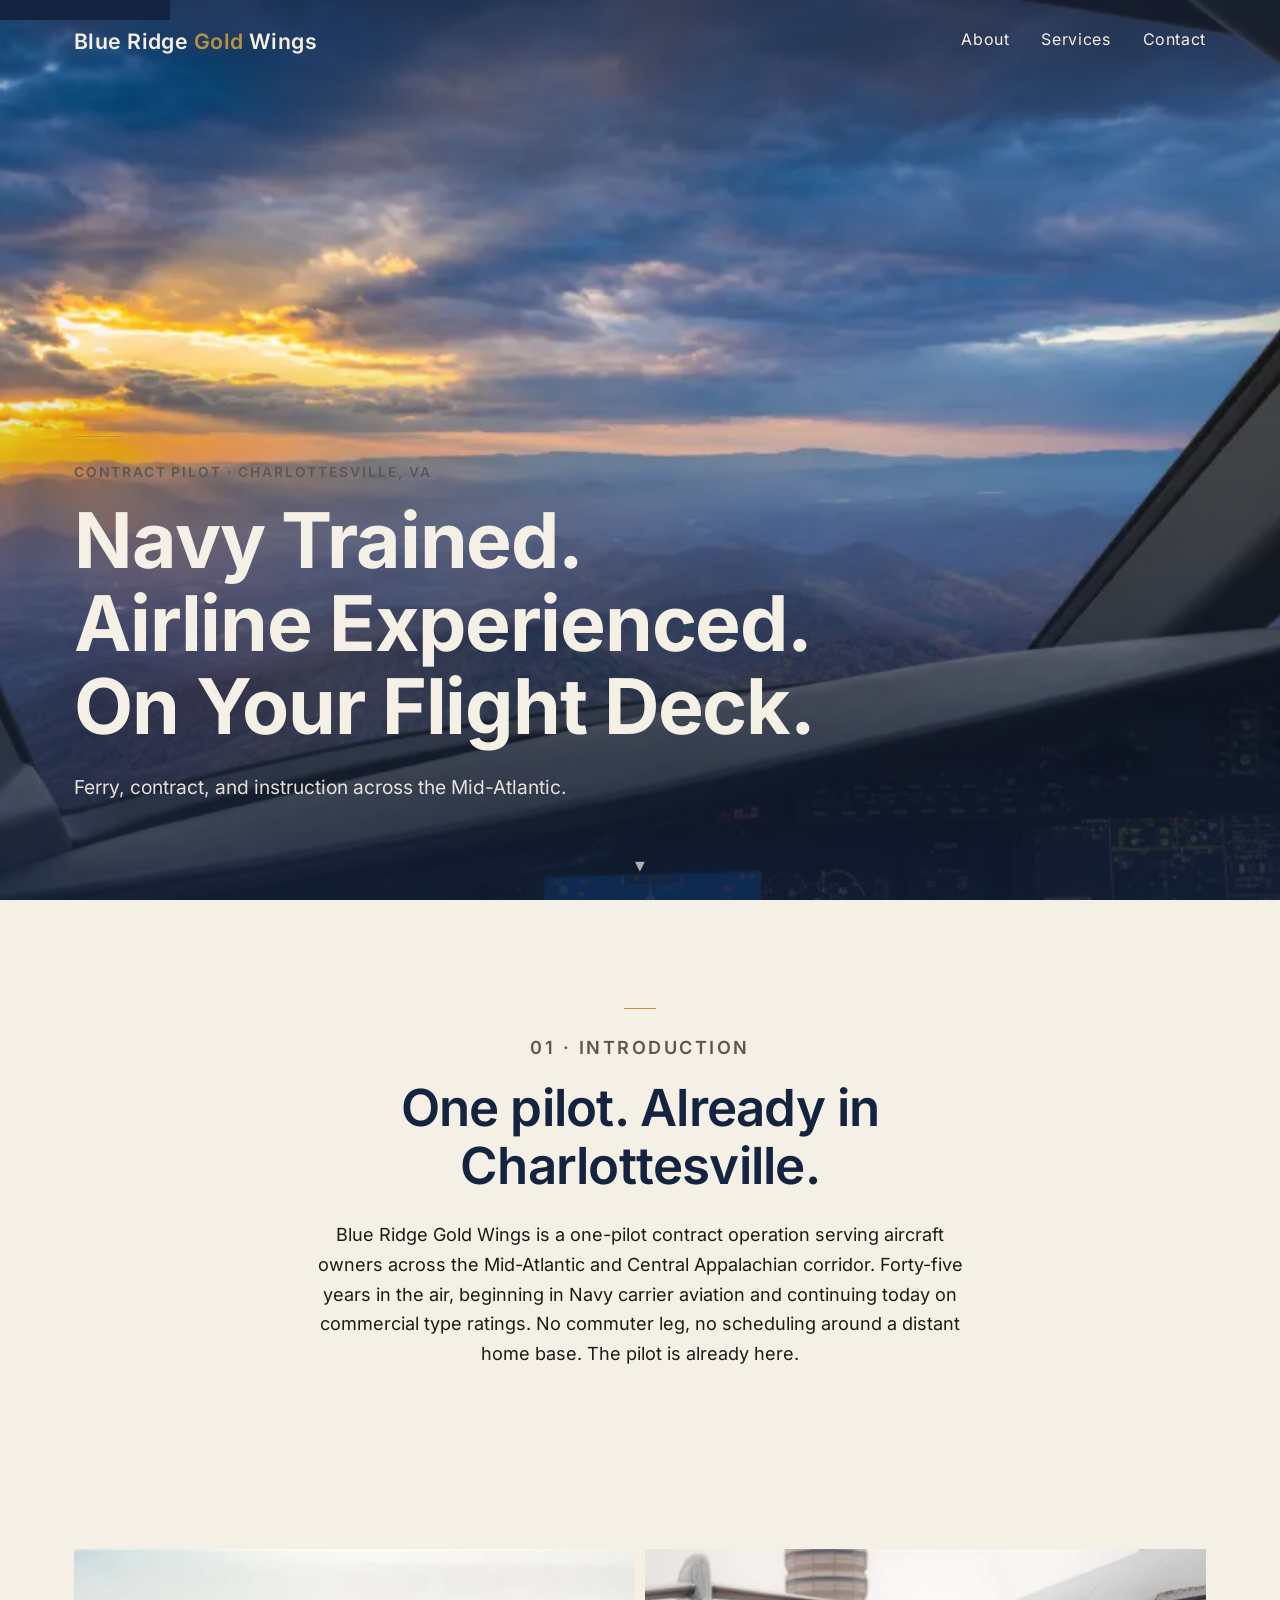
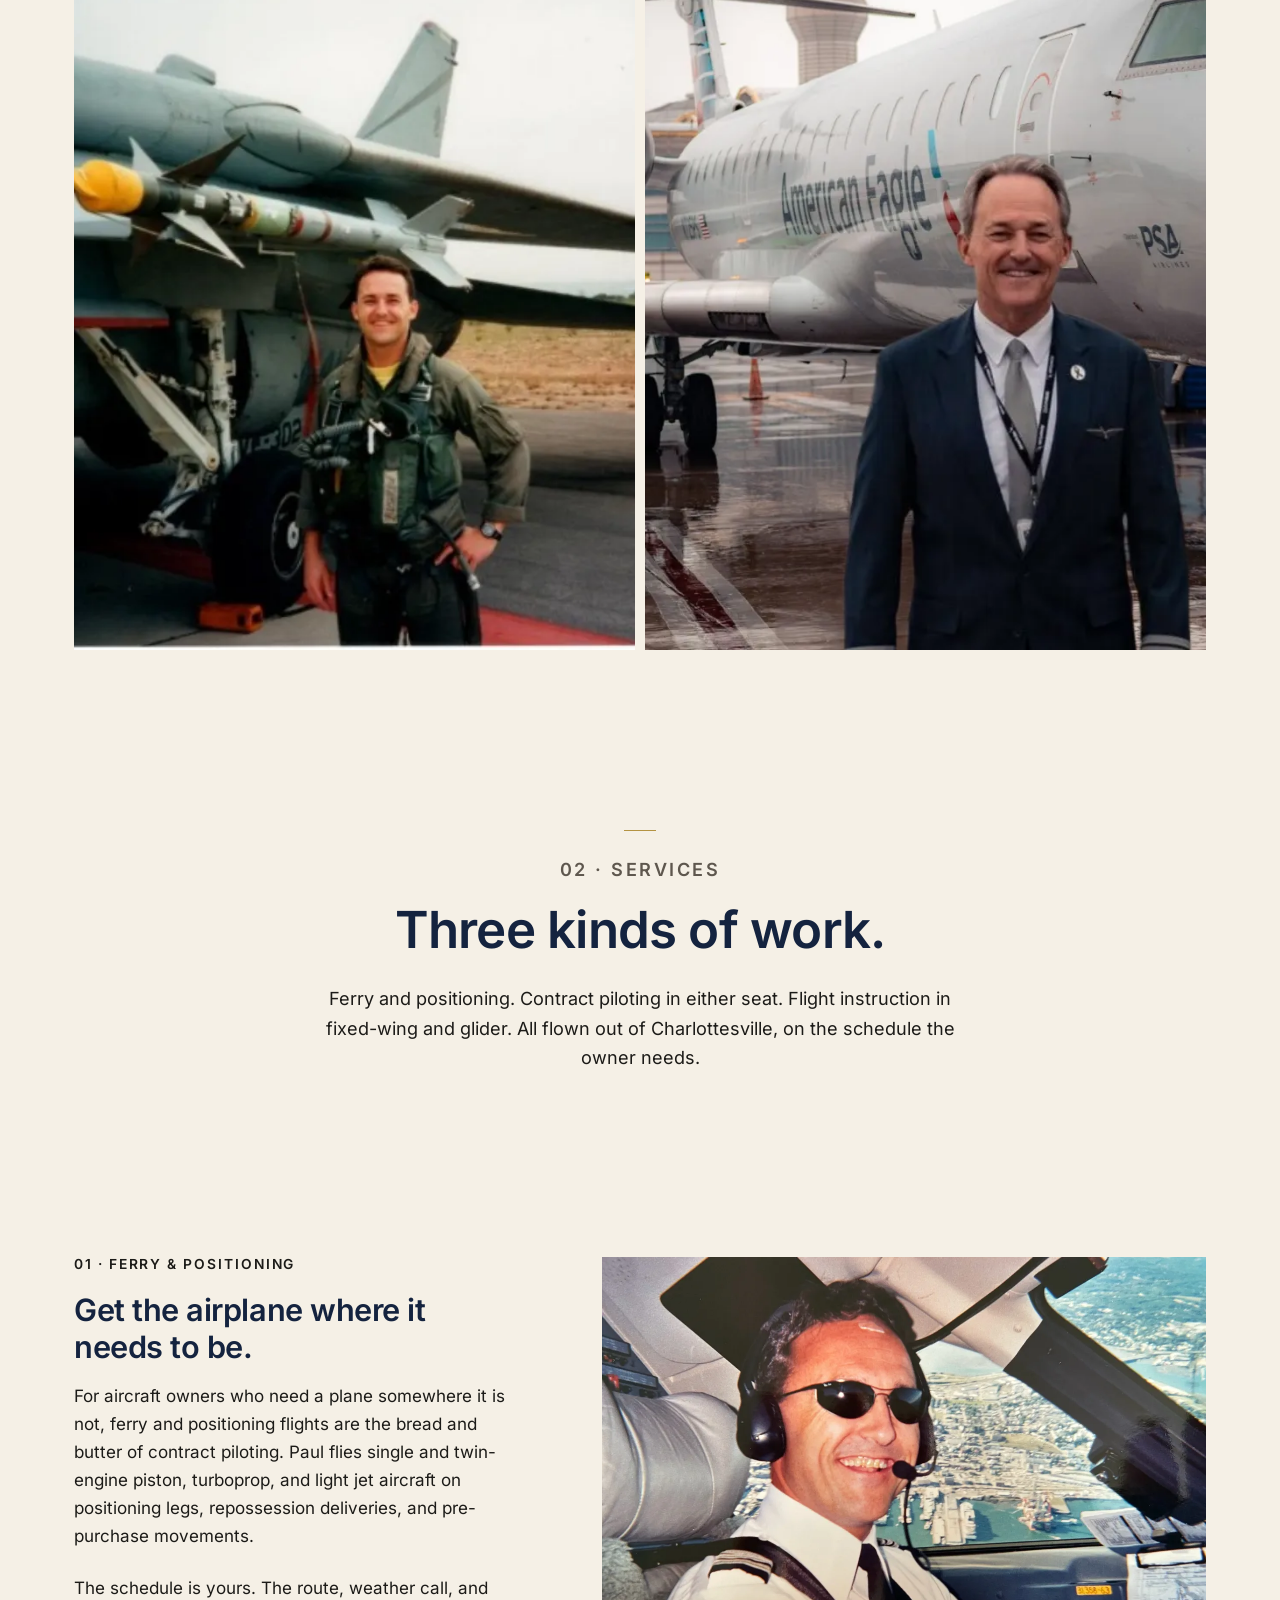
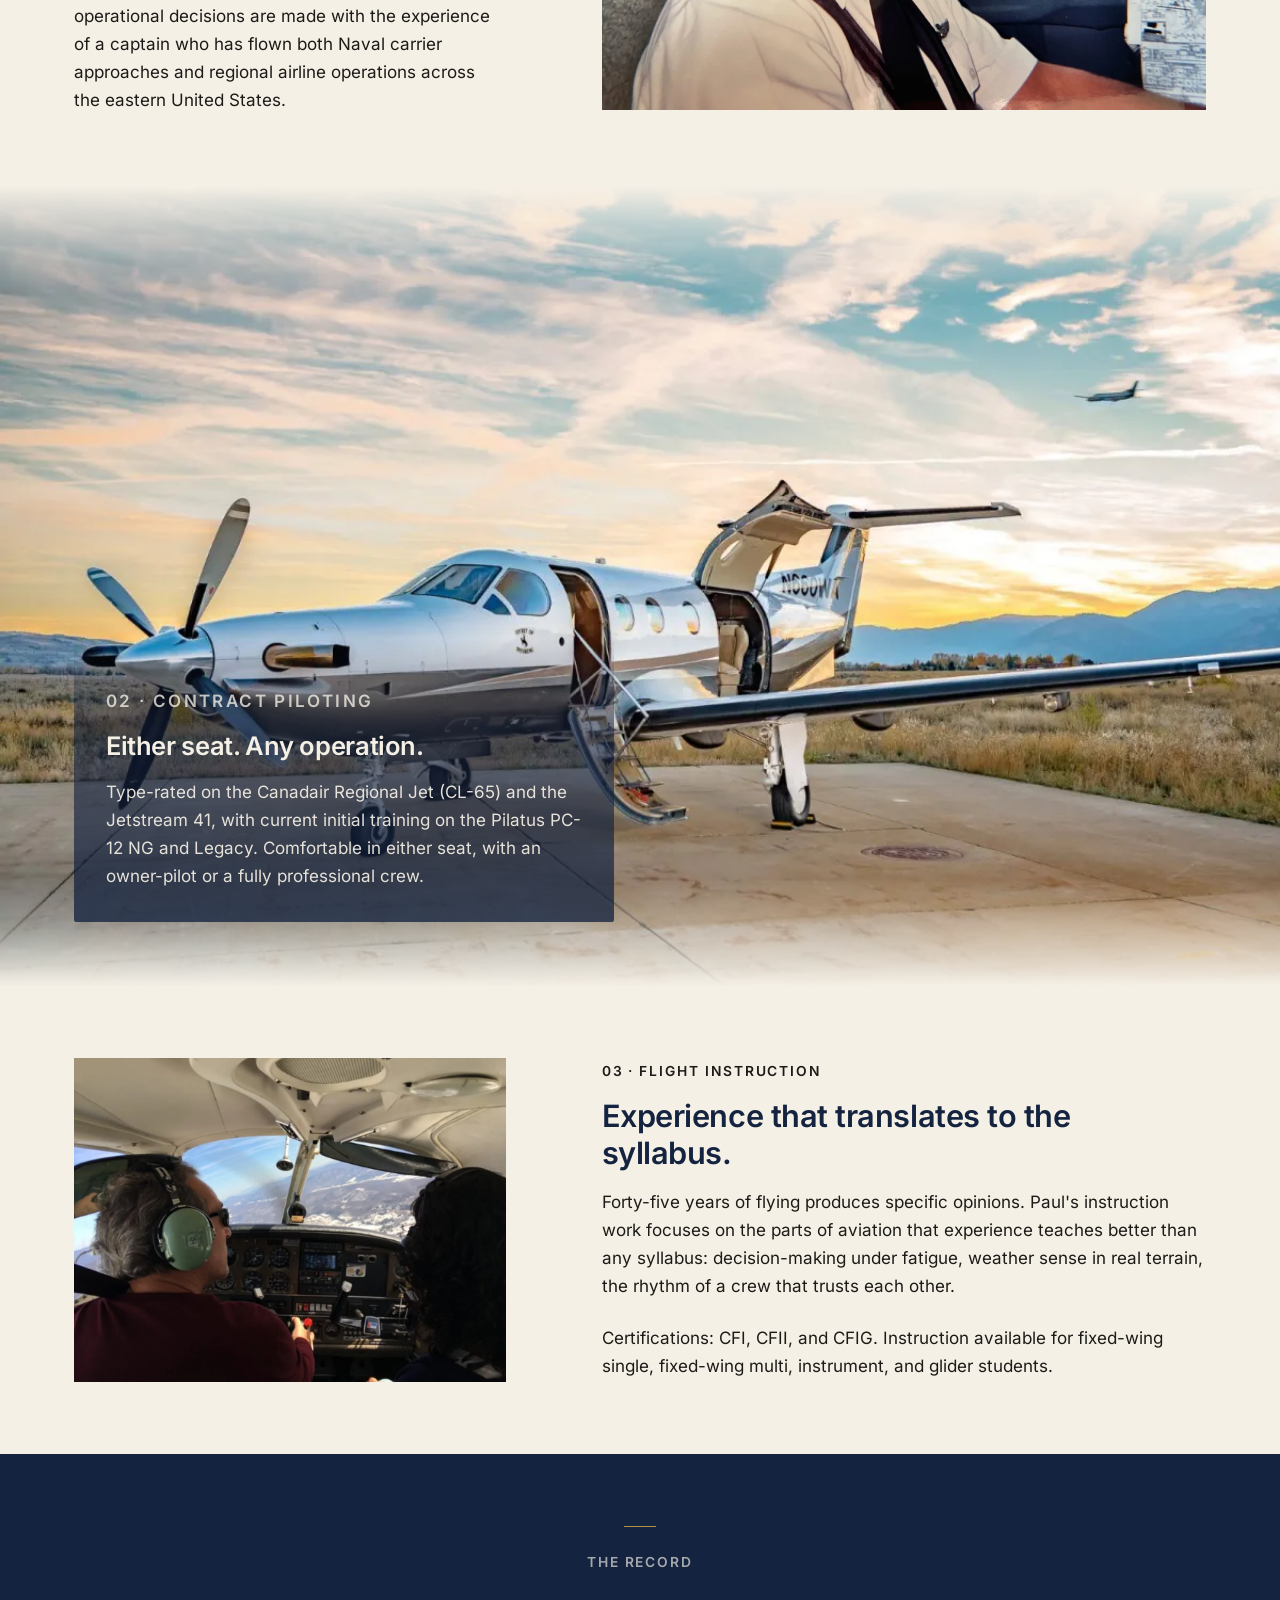
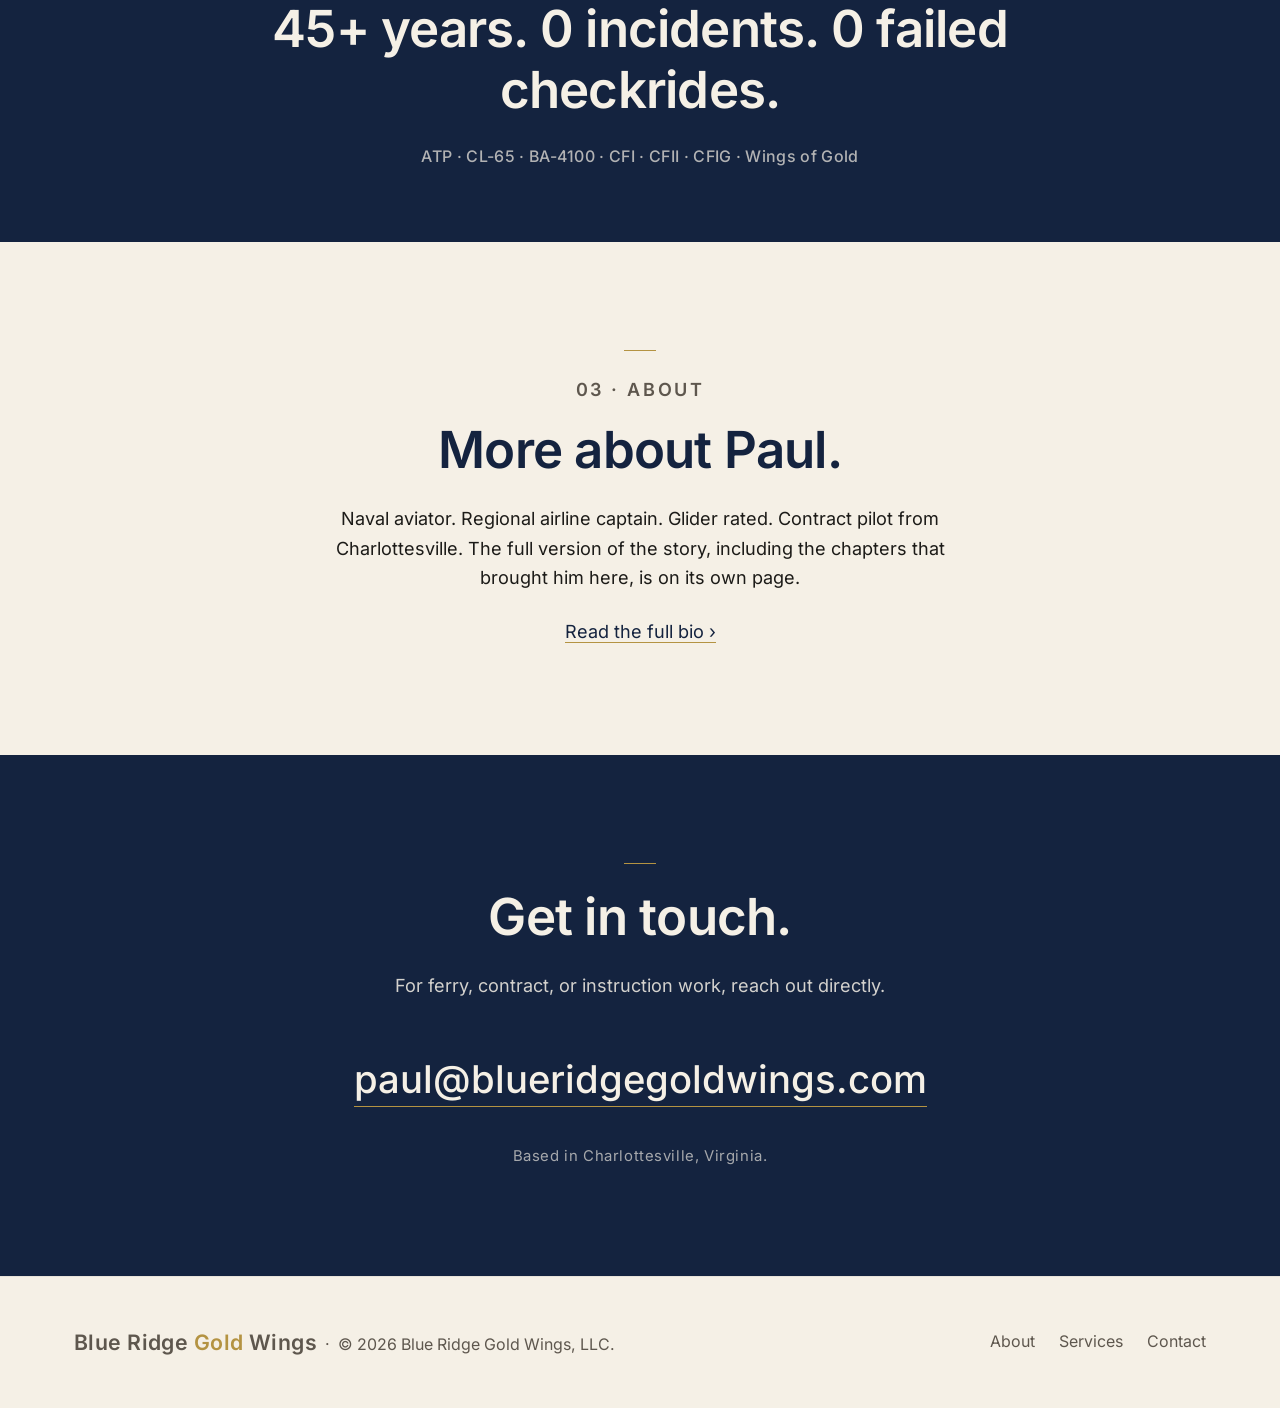
==== commit 30f6656a: "refactor: rebuild home page main with 11 chaptered sections Co-Authored-By: Claude Sonnet 4.6 <norep" ====
--- a/index.html
+++ b/index.html
@@ -38,98 +38,122 @@
       <div class="hero__overlay" aria-hidden="true"></div>
       <div class="container hero__content">
         <hr class="gold-rule" aria-hidden="true">
+        <p class="eyebrow hero__eyebrow">Contract Pilot &middot; Charlottesville, VA</p>
         <h1>Navy Trained.<br>Airline Experienced.<br>On Your Flight Deck.</h1>
-        <p class="hero__sub">Contract pilot services for aircraft owners across the Mid-Atlantic.</p>
+        <p class="hero__sub">Ferry, contract, and instruction across the Mid-Atlantic.</p>
       </div>
-      <a class="hero__scroll" href="#lead-in" aria-label="Scroll to next section">&#x25BC;</a>
+      <a class="hero__scroll" href="#intro" aria-label="Scroll to next section">&#x25BC;</a>
     </section>
 
-    <section class="lead-in" id="lead-in" aria-labelledby="lead-in-heading">
-      <div class="container lead-in__grid">
-        <div class="lead-in__media" data-fade-up>
-          <picture>
-            <source srcset="assets/images/content/headshot-1200.webp" type="image/webp">
-            <img src="assets/images/content/headshot-1200.jpg"
-                 alt="Paul Bushrow, contemporary headshot.">
-          </picture>
-        </div>
-        <div class="lead-in__copy" data-fade-up>
-          <p class="eyebrow">About</p>
-          <h2 id="lead-in-heading">Paul Bushrow.</h2>
-          <p>Blue Ridge Gold Wings is a one-pilot contract operation based in Charlottesville, Virginia, serving aircraft owners across the Mid-Atlantic and Central Appalachian corridor. Paul flies ferry, contract, and instruction work, drawing on forty-five years that began in Navy carrier aviation and continue today on commercial type ratings.</p>
-          <p>The practice is built on availability. There is no commuter leg, no scheduling around a distant home base. When a flight needs a qualified pilot on short notice, the pilot is already in Charlottesville.</p>
-          <dl class="lead-in__credentials">
-            <div><dt>Experience</dt><dd>45+ years &middot; 0 incidents</dd></div>
-            <div><dt>Ratings</dt><dd>ATP &middot; CL-65 &middot; BA-4100</dd></div>
-            <div><dt>Instruction</dt><dd>CFI &middot; CFII &middot; CFIG</dd></div>
-            <div><dt>Recent</dt><dd>Pilatus PC-12 NG &middot; Legacy initial</dd></div>
-          </dl>
-          <p class="lead-in__cta">
-            <a class="link-gold" href="about.html">Read the full bio &rsaquo;</a>
-          </p>
-        </div>
+    <section class="article" id="intro" aria-labelledby="intro-heading">
+      <div class="article__inner" data-fade-up>
+        <hr class="gold-rule" aria-hidden="true">
+        <p class="eyebrow">01 &middot; Introduction</p>
+        <h2 id="intro-heading">One pilot. Already in Charlottesville.</h2>
+        <p>Blue Ridge Gold Wings is a one-pilot contract operation serving aircraft owners across the Mid-Atlantic and Central Appalachian corridor. Forty-five years in the air, beginning in Navy carrier aviation and continuing today on commercial type ratings. No commuter leg, no scheduling around a distant home base. The pilot is already here.</p>
       </div>
     </section>
 
-    <section class="services" id="services" aria-labelledby="services-heading">
-      <div class="container">
-        <header class="section-head" data-fade-up>
-          <hr class="gold-rule" aria-hidden="true">
-          <h2 id="services-heading">Services.</h2>
-        </header>
+    <section class="diptyque" aria-label="Then and now">
+      <div class="diptyque__pair" data-fade-up>
+        <figure>
+          <picture>
+            <source srcset="assets/images/content/young-navy-aviator-1200.webp" type="image/webp">
+            <img src="assets/images/content/young-navy-aviator-1200.jpg"
+                 alt="Paul Bushrow as a young Naval aviator in flight gear.">
+          </picture>
+        </figure>
+        <figure>
+          <picture>
+            <source srcset="assets/images/content/current-commercial-airline-1200.webp" type="image/webp">
+            <img src="assets/images/content/current-commercial-airline-1200.jpg"
+                 alt="Paul Bushrow standing in front of a regional commercial airliner.">
+          </picture>
+        </figure>
+      </div>
+    </section>
 
-        <article class="service service--right" data-fade-up>
-          <div class="service__media">
-            <picture>
-              <source srcset="assets/images/content/current-commercial-airline-1200.webp" type="image/webp">
-              <img src="assets/images/content/current-commercial-airline-1200.jpg"
-                   alt="Paul Bushrow standing in front of a regional commercial airliner.">
-            </picture>
-          </div>
-          <div class="service__copy">
-            <p class="eyebrow">01 &middot; Ferry &amp; Positioning</p>
-            <h3>Get the airplane where it needs to be.</h3>
-            <p>For aircraft owners who need a plane somewhere it is not, ferry and positioning flights are the bread and butter of contract piloting. Paul flies single and twin-engine piston, turboprop, and light jet aircraft on positioning legs, repossession deliveries, and pre-purchase movements.</p>
-            <p>The schedule is yours. The route, weather call, and operational decisions are made with the experience of a captain who has flown both Naval carrier approaches and regional airline operations across the eastern United States.</p>
-          </div>
-        </article>
+    <section class="article" id="services" aria-labelledby="services-heading">
+      <div class="article__inner" data-fade-up>
+        <hr class="gold-rule" aria-hidden="true">
+        <p class="eyebrow">02 &middot; Services</p>
+        <h2 id="services-heading">Three kinds of work.</h2>
+        <p>Ferry and positioning. Contract piloting in either seat. Flight instruction in fixed-wing and glider. All flown out of Charlottesville, on the schedule the owner needs.</p>
+      </div>
+    </section>
 
-        <article class="service service--left service--navy" data-fade-up>
-          <div class="service__media">
-            <picture>
-              <source srcset="assets/images/content/pilatus-1200.webp" type="image/webp">
-              <img src="assets/images/content/pilatus-1200.jpg"
-                   alt="A Pilatus PC-12 turboprop on a runway with a mountain backdrop.">
-            </picture>
-          </div>
-          <div class="service__copy">
-            <p class="eyebrow">02 &middot; Contract Piloting</p>
-            <h3>Either seat. Any operation.</h3>
-            <p>Owners of high-performance aircraft sometimes want a second qualified pilot in the right seat. Sometimes they want one in the left. Paul is type-rated on the Canadair Regional Jet (CL-65) and the Jetstream 41, with current initial training on the Pilatus PC-12 NG and Legacy. He flies comfortably in either seat and with either an owner-pilot or a fully professional crew.</p>
-            <p>For PC-12 owners and operators of light jets and multi-engine piston aircraft, the goal of contract work is the same: a pilot who steps into any cockpit and fits the operation as it already runs.</p>
-          </div>
-        </article>
+    <article class="service service--asymm-right" aria-labelledby="service-1-heading" data-fade-up>
+      <div class="service__inner">
+        <div class="service__copy">
+          <p class="eyebrow">01 &middot; Ferry &amp; Positioning</p>
+          <h3 id="service-1-heading">Get the airplane where it needs to be.</h3>
+          <p>For aircraft owners who need a plane somewhere it is not, ferry and positioning flights are the bread and butter of contract piloting. Paul flies single and twin-engine piston, turboprop, and light jet aircraft on positioning legs, repossession deliveries, and pre-purchase movements.</p>
+          <p>The schedule is yours. The route, weather call, and operational decisions are made with the experience of a captain who has flown both Naval carrier approaches and regional airline operations across the eastern United States.</p>
+        </div>
+        <div class="service__media">
+          <picture>
+            <source srcset="assets/images/content/cockpit-flying-1200.webp" type="image/webp">
+            <img src="assets/images/content/cockpit-flying-1200.jpg"
+                 alt="Paul Bushrow at the controls of an aircraft, in flight.">
+          </picture>
+        </div>
+      </div>
+    </article>
 
-        <article class="service service--right" data-fade-up>
-          <div class="service__media">
-            <picture>
-              <source srcset="assets/images/content/glider-cockpit-1200.webp" type="image/webp">
-              <img src="assets/images/content/glider-cockpit-1200.jpg"
-                   alt="View from inside a glider cockpit during flight.">
-            </picture>
-          </div>
-          <div class="service__copy">
-            <p class="eyebrow">03 &middot; Flight Instruction</p>
-            <h3>Experience that translates to the syllabus.</h3>
-            <p>Forty-five years of flying produces specific opinions. Paul's instruction work focuses on the parts of aviation that experience teaches better than any syllabus: decision-making under fatigue, weather sense in real terrain, the rhythm of a crew that trusts each other.</p>
-            <p>Certifications: CFI, CFII, and CFIG. Instruction available for fixed-wing single, fixed-wing multi, instrument, and glider students.</p>
-          </div>
-        </article>
+    <article class="service service--full-bleed" aria-labelledby="service-2-heading" data-fade-up>
+      <div class="service__media">
+        <picture>
+          <source srcset="assets/images/content/pilatus-1200.webp" type="image/webp">
+          <img src="assets/images/content/pilatus-1200.jpg"
+               alt="A Pilatus PC-12 turboprop on a runway with a mountain backdrop.">
+        </picture>
+        <div class="service__overlay">
+          <p class="eyebrow">02 &middot; Contract Piloting</p>
+          <h3 id="service-2-heading">Either seat. Any operation.</h3>
+          <p>Type-rated on the Canadair Regional Jet (CL-65) and the Jetstream 41, with current initial training on the Pilatus PC-12 NG and Legacy. Comfortable in either seat, with an owner-pilot or a fully professional crew.</p>
+        </div>
+      </div>
+    </article>
+
+    <article class="service service--asymm-left" aria-labelledby="service-3-heading" data-fade-up>
+      <div class="service__inner">
+        <div class="service__media">
+          <picture>
+            <source srcset="assets/images/content/glider-cockpit-1200.webp" type="image/webp">
+            <img src="assets/images/content/glider-cockpit-1200.jpg"
+                 alt="View from inside a glider cockpit during flight.">
+          </picture>
+        </div>
+        <div class="service__copy">
+          <p class="eyebrow">03 &middot; Flight Instruction</p>
+          <h3 id="service-3-heading">Experience that translates to the syllabus.</h3>
+          <p>Forty-five years of flying produces specific opinions. Paul's instruction work focuses on the parts of aviation that experience teaches better than any syllabus: decision-making under fatigue, weather sense in real terrain, the rhythm of a crew that trusts each other.</p>
+          <p>Certifications: CFI, CFII, and CFIG. Instruction available for fixed-wing single, fixed-wing multi, instrument, and glider students.</p>
+        </div>
+      </div>
+    </article>
+
+    <section class="band--navy" aria-labelledby="proof-heading" data-fade-up>
+      <div class="band--navy__inner">
+        <hr class="gold-rule" aria-hidden="true">
+        <p class="eyebrow">The Record</p>
+        <p id="proof-heading" class="band--navy__statement">45+ years. 0 incidents. 0 failed checkrides.</p>
+        <p class="band--navy__credentials">ATP &middot; CL-65 &middot; BA-4100 &middot; CFI &middot; CFII &middot; CFIG &middot; Wings of Gold</p>
+      </div>
+    </section>
+
+    <section class="article" id="more" aria-labelledby="more-heading">
+      <div class="article__inner" data-fade-up>
+        <hr class="gold-rule" aria-hidden="true">
+        <p class="eyebrow">03 &middot; About</p>
+        <h2 id="more-heading">More about Paul.</h2>
+        <p>Naval aviator. Regional airline captain. Glider rated. Contract pilot from Charlottesville. The full version of the story, including the chapters that brought him here, is on its own page.</p>
+        <p class="article__cta"><a class="link-gold" href="about.html">Read the full bio &rsaquo;</a></p>
       </div>
     </section>
 
     <section class="contact" id="contact" aria-labelledby="contact-heading">
-      <div class="container contact__inner" data-fade-up>
+      <div class="contact__inner" data-fade-up>
         <hr class="gold-rule gold-rule--center" aria-hidden="true">
         <h2 id="contact-heading">Get in touch.</h2>
         <p class="contact__lede">For ferry, contract, or instruction work, reach out directly.</p>
--- a/assets/css/main.css
+++ b/assets/css/main.css
@@ -11,12 +11,11 @@
   --c-navy:  #14233f;
   --c-gold:  #b49342;
   --c-cream: #f5f0e6;
-  --c-paper: #fbf8f1;
   --c-ink:   #1c1b18;
   --c-mute:  #5e574e;
   --c-white: #ffffff;
 
-  /* Spacing scale (8px base) */
+  /* Internal pixel spacing scale (component-level paddings, gaps) */
   --s-1: 8px;
   --s-2: 16px;
   --s-3: 24px;
@@ -26,37 +25,21 @@
   --s-7: 96px;
   --s-8: 128px;
 
-  /* Type families */
-  --f-serif: "Fraunces", Georgia, "Iowan Old Style", serif;
+  /* Section vertical rhythm (viewport-relative) */
+  --space-xs: 4vh;
+  --space-sm: 8vh;
+  --space-md: 12vh;
+  --space-lg: 16vh;
+
+  /* Type family */
   --f-sans:  "Inter", system-ui, -apple-system, "Segoe UI", Roboto, sans-serif;
 
   /* Layout */
   --max-w: 1180px;
-  --prose-w: 680px;
+  --prose-w: 720px;
 }
 
 /* ---------- 2. Font faces ---------- */
-@font-face {
-  font-family: "Fraunces";
-  src: url("../fonts/Fraunces-Regular.woff2") format("woff2");
-  font-weight: 400;
-  font-style: normal;
-  font-display: swap;
-}
-@font-face {
-  font-family: "Fraunces";
-  src: url("../fonts/Fraunces-SemiBold.woff2") format("woff2");
-  font-weight: 600;
-  font-style: normal;
-  font-display: swap;
-}
-@font-face {
-  font-family: "Fraunces";
-  src: url("../fonts/Fraunces-Bold.woff2") format("woff2");
-  font-weight: 700;
-  font-style: normal;
-  font-display: swap;
-}
 @font-face {
   font-family: "Inter";
   src: url("../fonts/Inter-Regular.woff2") format("woff2");
@@ -75,6 +58,13 @@
   font-family: "Inter";
   src: url("../fonts/Inter-SemiBold.woff2") format("woff2");
   font-weight: 600;
+  font-style: normal;
+  font-display: swap;
+}
+@font-face {
+  font-family: "Inter";
+  src: url("../fonts/Inter-Bold.woff2") format("woff2");
+  font-weight: 700;
   font-style: normal;
   font-display: swap;
 }
@@ -92,7 +82,7 @@
 html {
   font-family: var(--f-sans);
   font-size: 17px;
-  line-height: 1.6;
+  line-height: 1.65;
   color: var(--c-ink);
   background: var(--c-cream);
   -webkit-font-smoothing: antialiased;
@@ -100,21 +90,32 @@
 }
 
 h1, h2, h3, h4 {
-  font-family: var(--f-serif);
-  font-weight: 600;
+  font-family: var(--f-sans);
   color: var(--c-navy);
   margin: 0 0 var(--s-3);
+  letter-spacing: -0.015em;
+}
+
+h1 {
+  font-size: clamp(2.75rem, 6vw, 4.75rem);
+  font-weight: 700;
+  line-height: 1.08;
+}
+h2 {
+  font-size: clamp(2rem, 4vw, 3rem);
+  font-weight: 600;
   line-height: 1.15;
-  letter-spacing: -0.01em;
-}
-
-h1 {
-  font-size: clamp(3rem, 7vw, 5.5rem);
-  font-weight: 700;
-  line-height: 1.05;
-}
-h2 { font-size: clamp(2rem, 4vw, 3.25rem); }
-h3 { font-size: 1.5rem; }
+}
+h3 {
+  font-size: 1.5rem;
+  font-weight: 600;
+  line-height: 1.2;
+}
+h4 {
+  font-size: 1.0625rem;
+  font-weight: 600;
+  line-height: 1.3;
+}
 
 p { margin: 0 0 var(--s-3); }
 p:last-child { margin-bottom: 0; }
@@ -130,19 +131,21 @@
 
 .prose { max-width: var(--prose-w); }
 
-section { padding-block: var(--s-6); }
-@media (min-width: 960px) { section { padding-block: var(--s-7); } }
+section { padding-block: var(--space-md); }
 
 /* ---------- 6. Utilities ---------- */
 .eyebrow {
   font-family: var(--f-sans);
   font-size: 0.8125rem;
   font-weight: 600;
-  letter-spacing: 0.08em;
+  letter-spacing: 0.14em;
   text-transform: uppercase;
   color: var(--c-mute);
-  margin: 0 0 var(--s-2);
-}
+  margin: 0;
+}
+.eyebrow + h1,
+.eyebrow + h2,
+.eyebrow + h3 { margin-top: var(--s-2); }
 .gold-rule {
   display: block;
   width: 32px;
@@ -214,7 +217,7 @@
   gap: var(--s-3);
 }
 .wordmark {
-  font-family: var(--f-serif);
+  font-family: var(--f-sans);
   font-size: 1.25rem;
   font-weight: 600;
   letter-spacing: 0.02em;
@@ -352,9 +355,11 @@
 .hero__content .gold-rule { width: 48px; }
 .hero__content h1 { color: var(--c-cream); }
 .hero__sub {
+  font-family: var(--f-sans);
   font-size: 1.125rem;
-  color: rgba(245, 240, 230, 0.88);
-  max-width: 540px;
+  font-weight: 400;
+  color: rgba(245, 240, 230, 0.92);
+  max-width: 560px;
   margin-top: var(--s-3);
 }
 .hero__scroll {
@@ -370,112 +375,155 @@
 }
 .hero__scroll:hover { opacity: 1; }
 
-/* ---------- 10. Lead-in (intro + bio + credentials, sits flush after the hero) ---------- */
-.lead-in {
-  background: var(--c-cream);
-  padding-block: var(--s-5) var(--s-6);
-}
-@media (min-width: 960px) {
-  .lead-in { padding-block: var(--s-6) var(--s-7); }
-}
-.lead-in__grid {
+/* ---------- 10. Article (pure-type centered chapter) ---------- */
+.article {
+  background: var(--c-cream);
+}
+.article__inner {
+  max-width: var(--prose-w);
+  margin-inline: auto;
+  padding-inline: var(--s-3);
+  text-align: center;
+}
+.article__inner .gold-rule { margin-inline: auto; }
+.article__inner .eyebrow { display: block; }
+.article__inner h2 { margin-bottom: var(--s-3); }
+.article__inner p {
+  font-size: 1.0625rem;
+  line-height: 1.65;
+  margin-bottom: 0;
+}
+.article__inner p + p { margin-top: var(--s-3); }
+.article__cta { margin-top: var(--s-4); }
+
+/* ---------- 11. Diptyque (paired portrait photos, no text) ---------- */
+.diptyque {
+  padding-block: var(--space-sm);
+  background: var(--c-cream);
+}
+.diptyque__pair {
   display: grid;
-  gap: var(--s-5);
-  align-items: start;
-}
-@media (min-width: 960px) {
-  .lead-in__grid { grid-template-columns: 5fr 7fr; gap: var(--s-7); }
-}
-.lead-in__media img {
+  gap: var(--s-2);
+  max-width: var(--max-w);
+  margin-inline: auto;
+  padding-inline: var(--s-3);
+}
+@media (min-width: 760px) {
+  .diptyque__pair { grid-template-columns: 1fr 1fr; gap: 10px; }
+}
+.diptyque figure { margin: 0; }
+.diptyque img {
   width: 100%;
   aspect-ratio: 4 / 5;
   object-fit: cover;
 }
-.lead-in__copy .eyebrow { margin-top: 0; }
-.lead-in__copy h2 {
-  font-size: clamp(1.875rem, 3.2vw, 2.75rem);
-  margin-bottom: var(--s-3);
-}
-.lead-in__copy p {
-  font-size: 1.0625rem;
-  line-height: 1.65;
-}
-.lead-in__credentials {
-  margin: var(--s-4) 0 var(--s-3);
-  display: grid;
-  gap: 0;
-  border-top: 1px solid rgba(0,0,0,0.10);
-}
-.lead-in__credentials > div {
-  display: grid;
-  grid-template-columns: minmax(7rem, 9rem) 1fr;
-  gap: var(--s-3);
-  padding-block: var(--s-2);
-  border-bottom: 1px solid rgba(0,0,0,0.10);
-}
-.lead-in__credentials dt {
-  font-family: var(--f-sans);
-  font-size: 0.75rem;
-  font-weight: 600;
-  letter-spacing: 0.1em;
-  text-transform: uppercase;
-  color: var(--c-mute);
-  margin: 0;
-}
-.lead-in__credentials dd {
-  margin: 0;
-  font-size: 0.9375rem;
-  color: var(--c-ink);
-}
-.lead-in__cta { margin-top: var(--s-3); margin-bottom: 0; }
-
-/* ---------- 11. Section head pattern ---------- */
-.section-head {
-  margin-bottom: var(--s-5);
-}
-.section-head h2 { margin-bottom: 0; }
-
-/* ---------- 12. Services ---------- */
-.services {
-  background: var(--c-cream);
-  padding-block: var(--s-6) 0;
-}
-@media (min-width: 960px) {
-  .services { padding-block: var(--s-7) 0; }
-}
-.services .container { padding-bottom: 0; }
-
+
+/* ---------- 12. Service blocks (three compositional variants) ---------- */
 .service {
+  padding-block: var(--space-sm);
+  background: var(--c-cream);
+}
+.service__inner {
+  max-width: var(--max-w);
+  margin-inline: auto;
+  padding-inline: var(--s-3);
   display: grid;
   gap: var(--s-4);
   align-items: center;
-  padding-block: var(--s-5);
-}
-.service + .service { border-top: 1px solid rgba(0,0,0,0.06); }
+}
 @media (min-width: 960px) {
-  .service { grid-template-columns: 1fr 1fr; gap: var(--s-6); padding-block: var(--s-6); }
-  .service--left .service__media { order: 1; }
-  .service--left .service__copy  { order: 2; }
-  .service--right .service__media { order: 2; }
-  .service--right .service__copy  { order: 1; }
-}
-.service__media img { width: 100%; aspect-ratio: 4 / 3; object-fit: cover; }
-.service__copy h3 { font-size: 1.75rem; margin-bottom: var(--s-2); }
+  .service__inner {
+    grid-template-columns: 5fr 7fr;
+    gap: var(--s-7);
+  }
+  .service--asymm-right .service__copy  { order: 1; }
+  .service--asymm-right .service__media { order: 2; }
+  .service--asymm-left  .service__media { order: 1; }
+  .service--asymm-left  .service__copy  { order: 2; }
+}
+.service__media img {
+  width: 100%;
+  aspect-ratio: 4 / 3;
+  object-fit: cover;
+}
+.service__copy h3 { font-size: clamp(1.5rem, 2.4vw, 2rem); margin-bottom: var(--s-2); }
 .service__copy p { color: var(--c-ink); }
 
-/* Navy band variant for service 02. Background bleeds full-viewport via pseudo-element. */
-.service--navy {
+/* Full-bleed photo variant (service 02). Photo extends edge-to-edge with
+   gradient seams that fade into the cream backgrounds above and below.
+   Text is overlaid on a subtle dark scrim in the lower-left of the photo. */
+.service--full-bleed {
+  position: relative;
+  padding: 0;
+  background: var(--c-cream);
+}
+.service--full-bleed .service__media {
+  position: relative;
+  width: 100vw;
+  margin-inline: calc(50% - 50vw);
+  aspect-ratio: 16 / 10;
+  overflow: hidden;
+}
+.service--full-bleed .service__media picture,
+.service--full-bleed .service__media img {
+  width: 100%;
+  height: 100%;
+  object-fit: cover;
+}
+.service--full-bleed .service__media::before,
+.service--full-bleed .service__media::after {
+  content: "";
+  position: absolute;
+  inset-inline: 0;
+  height: 12vh;
+  background: var(--c-cream);
+  pointer-events: none;
+  z-index: 1;
+}
+.service--full-bleed .service__media::before {
+  top: 0;
+  -webkit-mask-image: linear-gradient(black, transparent);
+  mask-image: linear-gradient(black, transparent);
+}
+.service--full-bleed .service__media::after {
+  bottom: 0;
+  -webkit-mask-image: linear-gradient(transparent, black);
+  mask-image: linear-gradient(transparent, black);
+}
+.service--full-bleed .service__overlay {
+  position: absolute;
+  z-index: 2;
+  left: max(var(--s-3), calc(50vw - var(--max-w) / 2 + var(--s-3)));
+  bottom: var(--s-6);
+  max-width: 540px;
+  color: var(--c-cream);
+  background: linear-gradient(
+    to top,
+    rgba(20, 35, 63, 0.78) 0%,
+    rgba(20, 35, 63, 0.55) 70%,
+    rgba(20, 35, 63, 0) 100%
+  );
+  padding: var(--s-5) var(--s-4) var(--s-4);
+  border-radius: 2px;
+}
+.service--full-bleed .service__overlay .eyebrow { color: rgba(245, 240, 230, 0.78); }
+.service--full-bleed .service__overlay h3 { color: var(--c-cream); margin-bottom: var(--s-2); }
+.service--full-bleed .service__overlay p {
+  color: rgba(245, 240, 230, 0.92);
+  font-size: 1rem;
+  margin: 0;
+}
+
+/* ---------- 13. Navy band (proof statement, full-bleed) ---------- */
+.band--navy {
   position: relative;
   isolation: isolate;
-  color: var(--c-cream);
-  border-top: 0;
-  padding-block: var(--s-6);
-  margin-block: var(--s-3) 0;
-}
-@media (min-width: 960px) {
-  .service--navy { padding-block: var(--s-7); margin-block: var(--s-4) 0; }
-}
-.service--navy::before {
+  background: var(--c-navy);
+  color: var(--c-cream);
+  padding-block: var(--space-sm);
+  text-align: center;
+}
+.band--navy::before {
   content: "";
   position: absolute;
   inset-block: 0;
@@ -483,33 +531,54 @@
   background: var(--c-navy);
   z-index: -1;
 }
-.service--navy + .service { border-top: 0; margin-top: var(--s-3); }
-@media (min-width: 960px) {
-  .service--navy + .service { margin-top: var(--s-4); }
-}
-.service--navy h3 { color: var(--c-cream); }
-.service--navy .eyebrow { color: rgba(245, 240, 230, 0.65); }
-.service--navy .service__copy p { color: rgba(245, 240, 230, 0.92); }
-
-/* ---------- 15. Contact ---------- */
+.band--navy__inner {
+  max-width: 920px;
+  margin-inline: auto;
+  padding-inline: var(--s-3);
+}
+.band--navy .gold-rule { margin-inline: auto; margin-bottom: var(--s-3); }
+.band--navy .eyebrow { color: rgba(245, 240, 230, 0.65); margin-bottom: var(--s-3); }
+.band--navy__statement {
+  font-family: var(--f-sans);
+  font-weight: 600;
+  font-size: clamp(1.875rem, 4vw, 3rem);
+  line-height: 1.2;
+  letter-spacing: -0.015em;
+  color: var(--c-cream);
+  margin: 0 0 var(--s-3);
+}
+.band--navy__credentials {
+  font-family: var(--f-sans);
+  font-weight: 500;
+  font-size: 0.9375rem;
+  color: rgba(245, 240, 230, 0.7);
+  margin: 0;
+  letter-spacing: 0.02em;
+}
+
+/* ---------- 14. Contact ---------- */
 .contact {
   background: var(--c-navy);
   color: var(--c-cream);
+  padding-block: var(--space-md);
 }
 .contact h2 { color: var(--c-cream); }
 .contact__inner {
   max-width: 720px;
   margin-inline: auto;
   text-align: center;
-}
+  padding-inline: var(--s-3);
+}
+.contact__inner .gold-rule { margin-inline: auto; }
 .contact__lede {
   font-size: 1.0625rem;
   color: rgba(245, 240, 230, 0.85);
   margin-bottom: var(--s-5);
 }
 .contact__email {
-  font-family: var(--f-serif);
+  font-family: var(--f-sans);
   font-size: clamp(1.5rem, 4vw, 2.25rem);
+  font-weight: 500;
   margin: 0 0 var(--s-4);
 }
 .contact__email a {
@@ -526,21 +595,46 @@
   margin: 0;
 }
 
+/* ---------- 15. Site header sticky auto-hide states ---------- */
+/* Default state defined in section 7 above; these add the fixed/hidden states. */
+.site-header.is-fixed {
+  position: fixed;
+  top: 0;
+  left: 0;
+  right: 0;
+  background: var(--c-cream);
+  color: var(--c-ink);
+  border-bottom: 1px solid rgba(0, 0, 0, 0.08);
+  transform: translateY(0);
+  transition: transform 240ms ease;
+  z-index: 50;
+}
+.site-header.is-fixed.is-hidden {
+  transform: translateY(-100%);
+}
+.site-header.is-fixed .site-nav {
+  background: var(--c-cream);
+  color: var(--c-ink);
+}
+@media (prefers-reduced-motion: reduce) {
+  .site-header.is-fixed { transition: none; }
+}
+
 /* ---------- 16. About page: title block and lede ---------- */
-.page-title { padding-block: var(--s-6) var(--s-5); }
+.page-title { padding-block: var(--space-md) var(--space-sm); }
 .page-title h1 {
   font-size: clamp(2.5rem, 6vw, 4.5rem);
   margin-bottom: var(--s-3);
 }
 .page-title__lede {
-  font-family: var(--f-serif);
+  font-family: var(--f-sans);
   font-size: clamp(1.125rem, 2vw, 1.375rem);
+  font-weight: 400;
   color: var(--c-mute);
   max-width: 760px;
   margin: 0;
-  font-style: italic;
-}
-.lede { padding-block: var(--s-5) var(--s-7); }
+}
+.lede { padding-block: var(--space-sm) var(--space-md); }
 .lede .prose { margin-inline: auto; }
 .lede p { font-size: 1.125rem; line-height: 1.65; }
 
@@ -549,14 +643,14 @@
   display: grid;
   gap: var(--s-4);
   align-items: center;
-  padding-block: var(--s-6);
+  padding-block: var(--space-sm);
 }
 .chapter + .chapter { border-top: 1px solid rgba(0,0,0,0.06); }
 @media (min-width: 960px) {
   .chapter {
     grid-template-columns: 1fr 1fr;
     gap: var(--s-7);
-    padding-block: var(--s-7);
+    padding-block: var(--space-md);
     max-width: var(--max-w);
     margin-inline: auto;
     padding-inline: var(--s-3);
@@ -580,14 +674,15 @@
 .pull-quote {
   background: var(--c-navy);
   color: var(--c-cream);
-  padding-block: var(--s-7);
-}
-.pull-quote__inner { text-align: center; max-width: 920px; }
+  padding-block: var(--space-md);
+}
+.pull-quote__inner { text-align: center; max-width: 920px; margin-inline: auto; padding-inline: var(--s-3); }
 .pull-quote blockquote {
-  font-family: var(--f-serif);
-  font-weight: 600;
-  font-size: clamp(1.75rem, 4vw, 2.75rem);
-  line-height: 1.25;
+  font-family: var(--f-sans);
+  font-style: italic;
+  font-weight: 500;
+  font-size: clamp(1.5rem, 3vw, 2.25rem);
+  line-height: 1.3;
   margin: 0;
   color: var(--c-cream);
   letter-spacing: -0.01em;
@@ -595,7 +690,7 @@
 
 /* ---------- 19. About page: credentials block ---------- */
 .credentials-block {
-  background: var(--c-paper);
+  background: var(--c-cream);
   border-block: 1px solid rgba(0,0,0,0.06);
 }
 .credentials-block__heading {
@@ -621,7 +716,7 @@
   font-family: var(--f-sans);
   font-size: 0.8125rem;
   font-weight: 600;
-  letter-spacing: 0.08em;
+  letter-spacing: 0.14em;
   text-transform: uppercase;
   color: var(--c-mute);
   margin: 0;
@@ -633,7 +728,7 @@
 }
 
 /* ---------- 20. 404 page ---------- */
-.error-page { padding-block: var(--s-7) var(--s-8); }
+.error-page { padding-block: var(--space-md) var(--space-lg); }
 .error-page__inner { max-width: 640px; margin-inline: auto; text-align: left; }
 .error-page h1 { font-size: clamp(2.5rem, 6vw, 4rem); margin-bottom: var(--s-3); }
 .error-page p { font-size: 1.0625rem; }
